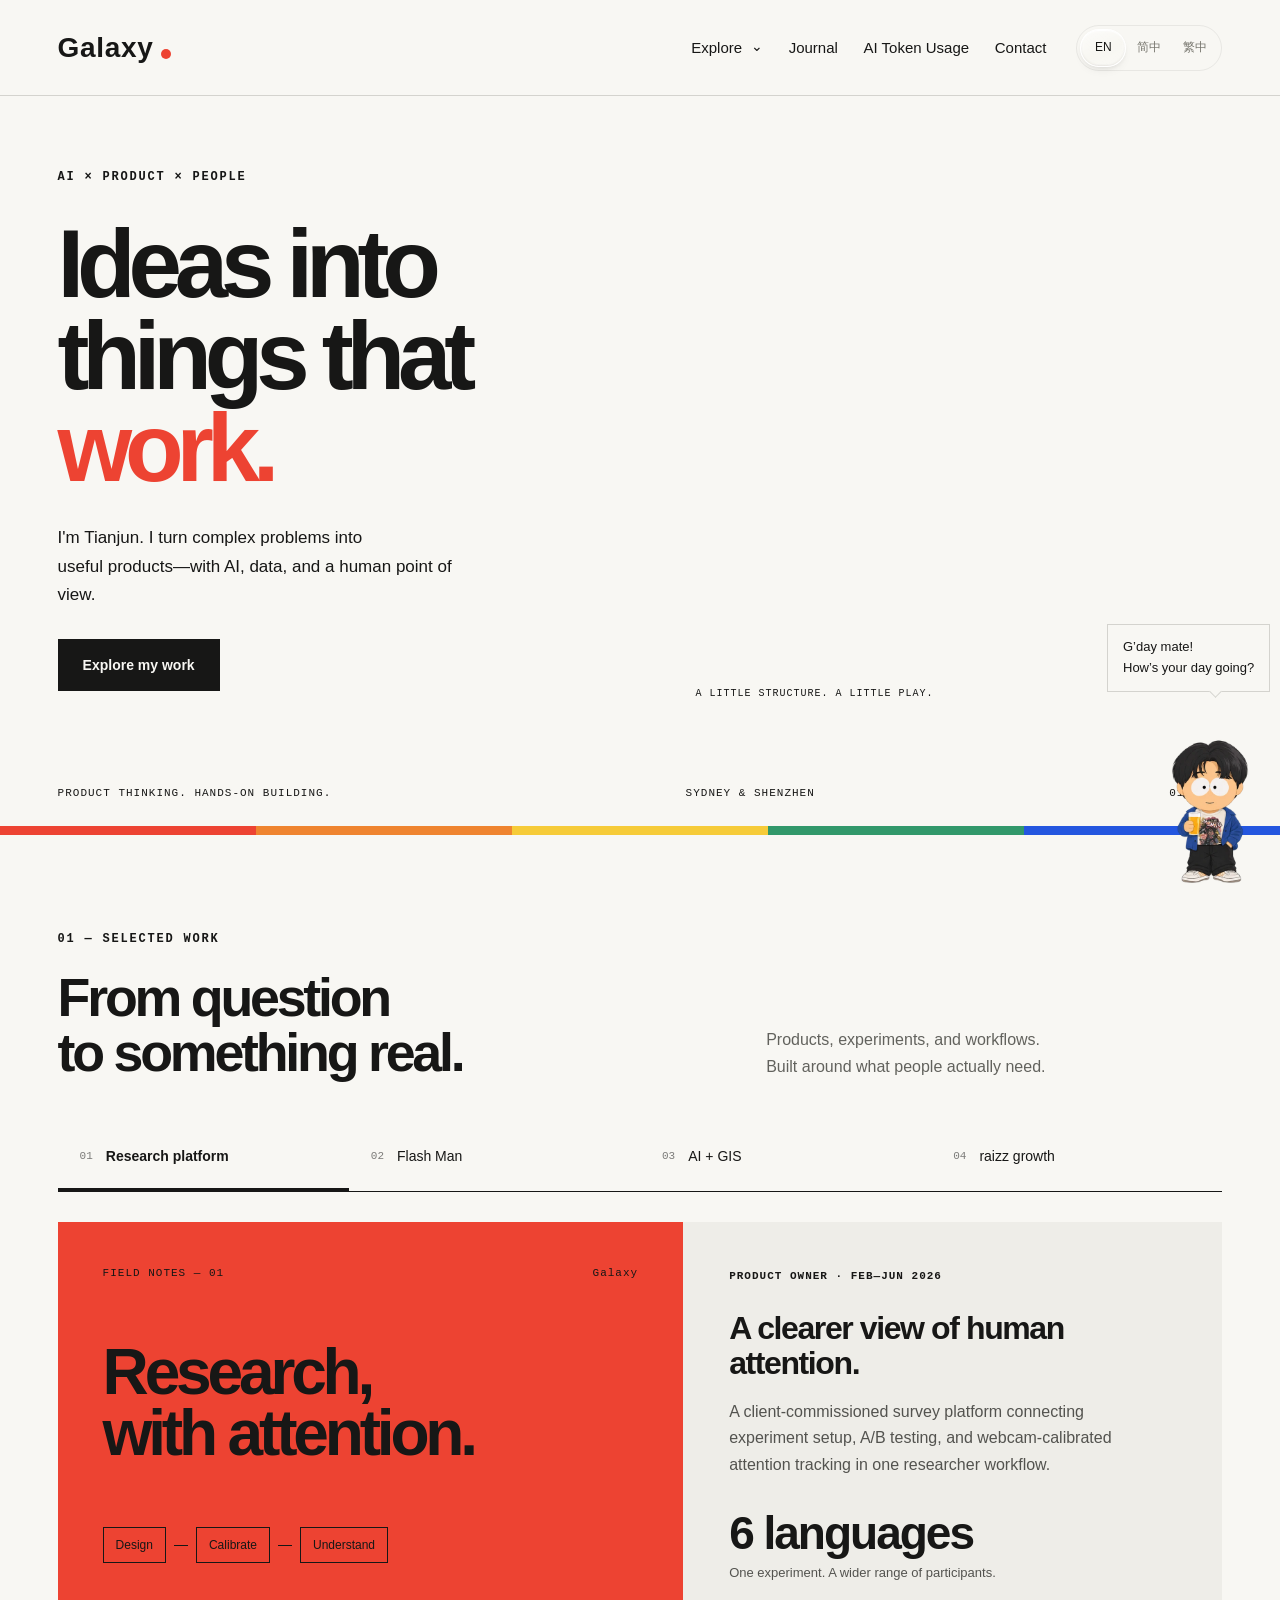
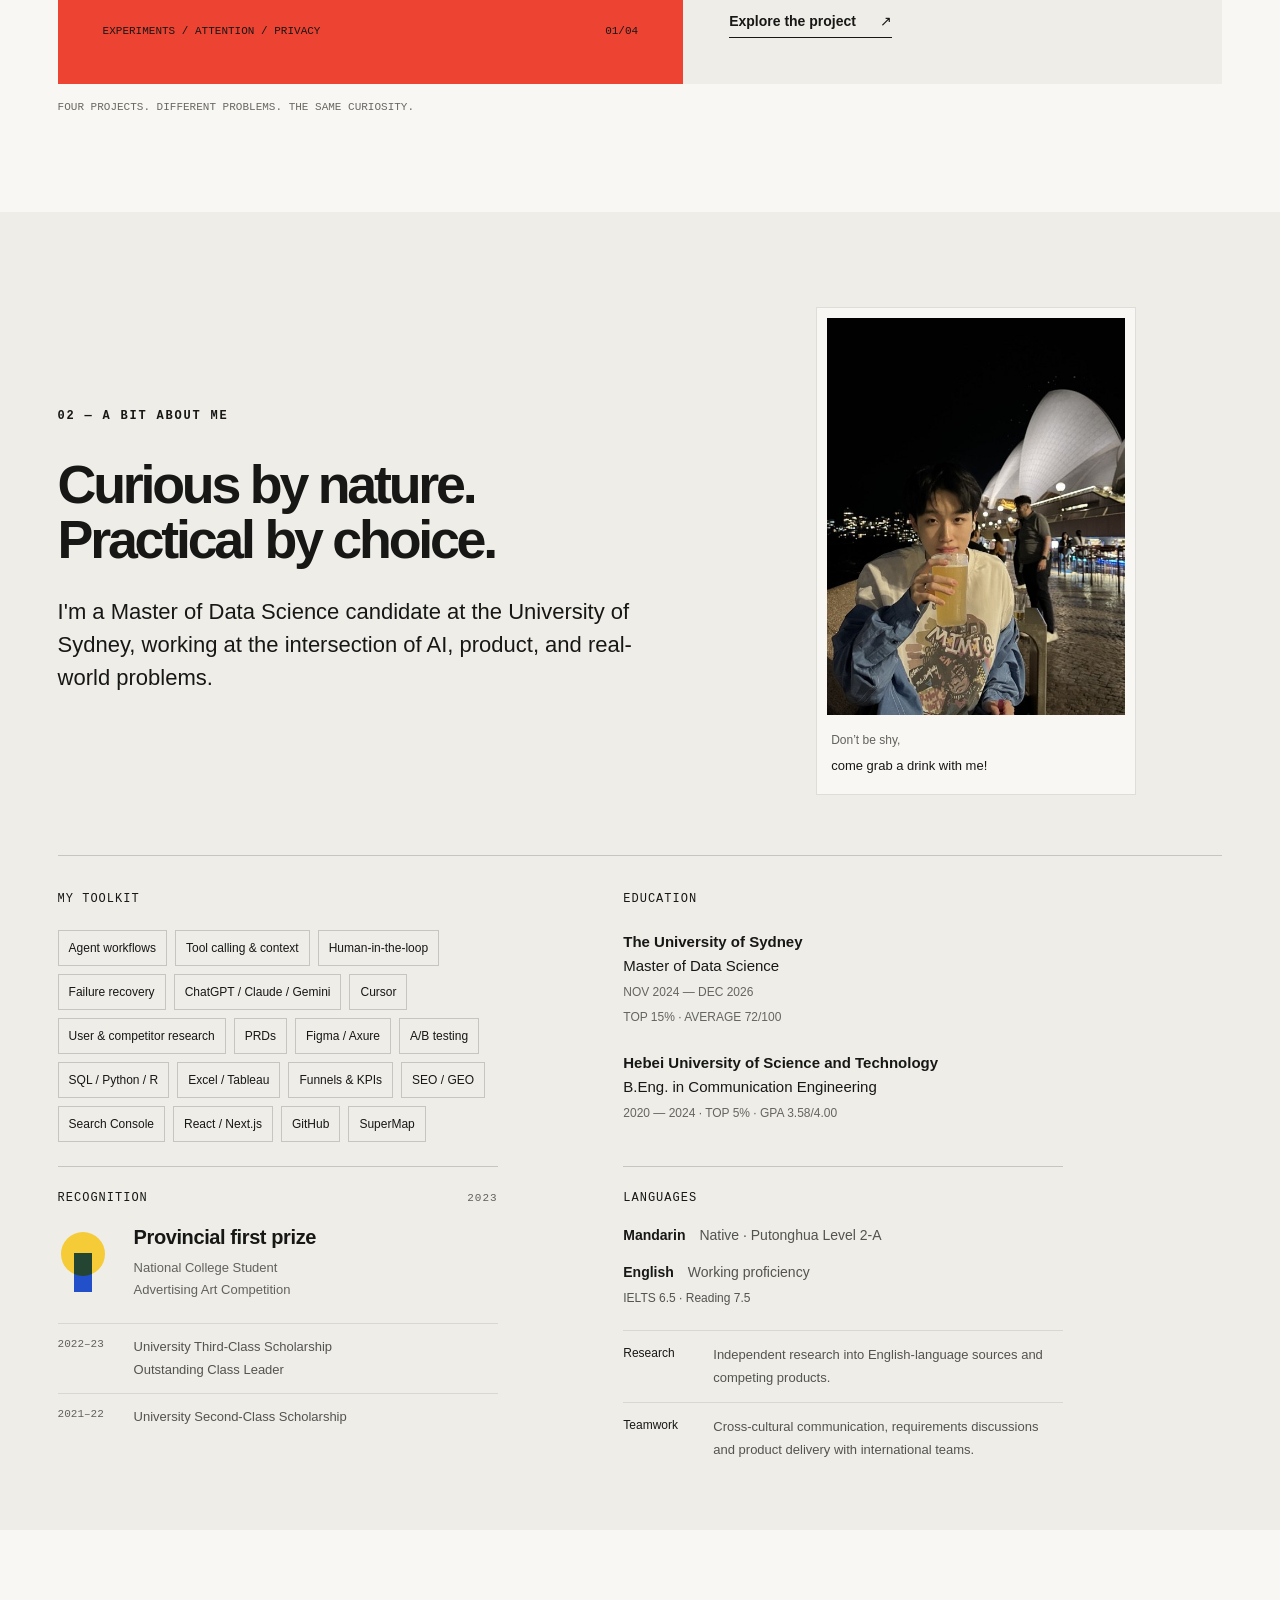
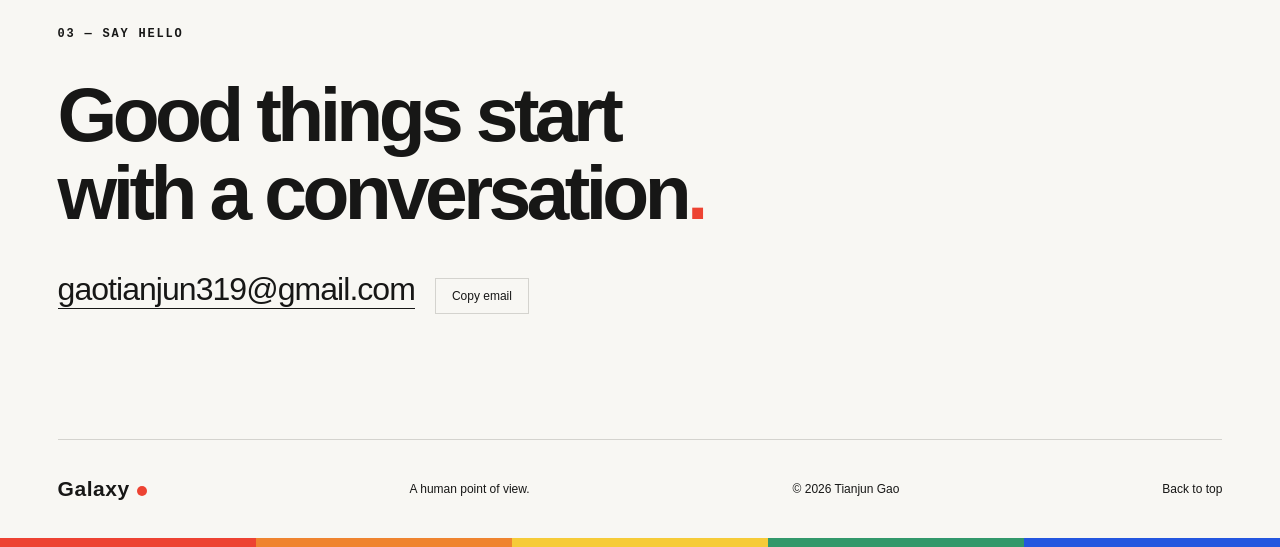
==== index.html @ e9c2cd95 "Invite visitors to a seated guitar performance with supplied audio" ====
<!doctype html>
<html lang="en">
<head>
<meta charset="UTF-8"><meta name="viewport" content="width=device-width, initial-scale=1">
<meta name="application-name" content="Galaxy"><meta property="og:site_name" content="Galaxy">
<title>Galaxy — Ideas into things that work</title>
<meta name="description" content="Galaxy is the personal website of Tianjun Gao, building AI-powered products and workflows. Explore selected work in agent systems, research platforms, growth and GIS.">
<link rel="icon" type="image/svg+xml" href="data:image/svg+xml,%3Csvg xmlns='http://www.w3.org/2000/svg' viewBox='0 0 64 64'%3E%3Crect width='64' height='64' fill='%23f7f6f2'/%3E%3Ccircle cx='32' cy='32' r='23' fill='%23ef402f'/%3E%3Cpath d='M32 9v46h23V9' fill='%23161616'/%3E%3C/svg%3E">
<link rel="stylesheet" href="style.css?v=6f092543e8e5">
<link rel="stylesheet" href="pet.css?v=651a02dda43a">
</head>
<body>
<a class="skip" href="#work">Skip to work</a>
<header><a class="wordmark brand-wordmark" lang="en" href="#" aria-label="Galaxy home">Galaxy<span class="logo-dot"></span></a><nav aria-label="Main navigation"><details class="site-explore"><summary>Explore</summary><div class="explore-menu"><a data-project-nav="attention" href="/tianjun-portfolio/projects/cs14-attention-platform/">Attention research platform</a><a data-project-nav="flash" href="/tianjun-portfolio/projects/flash-man/">Flash Man</a><a data-project-nav="deyan" href="/tianjun-portfolio/projects/deyan-gis-internship/">AI + GIS internship</a><a data-project-nav="raizz" href="/tianjun-portfolio/projects/raizz-growth/">raizz internship</a></div></details><a href="/tianjun-portfolio/blog/">Journal</a><a href="/tianjun-portfolio/ai-usage/" class="usage-link">AI Token Usage</a><a href="#contact">Contact</a></nav><div class="language-switch" role="group" aria-label="Language / 語言"><button type="button" data-language="en" aria-pressed="true" lang="en">EN</button><span aria-hidden="true">/</span><button type="button" data-language="zh-CN" aria-pressed="false" lang="zh-Hans">简中</button><span aria-hidden="true">/</span><button type="button" data-language="zh" aria-pressed="false" lang="zh-Hant">繁中</button></div></header>
<main>
<section class="hero" aria-labelledby="hero-title">
<div class="hero-copy"><p class="eyebrow">AI × PRODUCT × PEOPLE</p><h1 id="hero-title">Ideas into<br>things that<br><span>work.</span></h1><p class="intro">I'm Tianjun. I turn complex problems into<br class="desktop"> useful products—with AI, data, and a human point of view.</p><a class="button dark" href="#work">Explore my work</a></div>
<div class="composition-wrap">
  <button class="composition" type="button" aria-label="Remix the geometric composition">
    <span class="geo cell-a" aria-hidden="true"><i></i></span>
    <span class="geo cell-b" aria-hidden="true"><i></i></span>
    <span class="geo cell-c" aria-hidden="true"><i></i></span>
    <span class="geo cell-d" aria-hidden="true"><i></i></span>
  </button>
  <div class="composition-caption"><span>A LITTLE STRUCTURE. A LITTLE PLAY.</span></div>
  <span id="composition-status" class="sr-only" role="status"></span>
</div>
<div class="hero-bottom"><span>PRODUCT THINKING. HANDS-ON BUILDING.</span><span>SYDNEY & SHENZHEN</span><span class="index-mark">01 / 04</span></div>
</section>
<div class="color-bar" aria-hidden="true"><i></i><i></i><i></i><i></i><i></i></div>
<section class="work section" id="work"><div class="section-heading"><p class="eyebrow">01 — SELECTED WORK</p><h2>From question<br>to something real.</h2><p>Products, experiments, and workflows.<br>Built around what people actually need.</p></div><div id="project-content"></div></section>
<section id="about" class="section about"><div class="about-opening"><div class="about-copy"><p class="eyebrow">02 — A BIT ABOUT ME</p><h2>Curious by nature.<br>Practical by choice.</h2><p class="about-intro">I'm a Master of Data Science candidate at the University of Sydney, working at the intersection of AI, product, and real-world problems.</p></div><figure class="about-photo"><img src="assets/photos/tianjun-sydney.jpg" srcset="assets/photos/tianjun-sydney-small.jpg 540w, assets/photos/tianjun-sydney.jpg 900w" sizes="(max-width: 760px) 280px, 320px" width="900" height="1200" loading="lazy" decoding="async" alt="Tianjun by the Sydney Opera House at night"><figcaption><span class="photo-label">Don’t be shy,</span><span class="photo-caption">come grab a drink with me!</span></figcaption></figure></div><div id="about-content"></div></section>
<section id="contact" class="section contact"><p class="eyebrow">03 — SAY HELLO</p><h2>Good things start<br>with a conversation<span>.</span></h2><a class="email" href="mailto:gaotianjun319@gmail.com">gaotianjun319@gmail.com</a><button id="copy-email" type="button">Copy email</button><span id="copy-status" role="status"></span></section>
</main><footer><a class="wordmark brand-wordmark" lang="en" href="#">Galaxy<span class="logo-dot"></span></a><p>A human point of view.</p><span>© 2026 Tianjun Gao</span><a href="#">Back to top</a></footer><div class="color-bar" aria-hidden="true"><i></i><i></i><i></i><i></i><i></i></div>
<script src="locale.js?v=5515fde6aac1"></script>
<script src="app.js?v=bdf180812fb8"></script>
<script src="header.js?v=e4e836d468a0"></script><script src="pet.js?v=10dcb9b70b74"></script></body></html>
---- style.css ----
:root{--paper:#f8f7f3;--ink:#171716;--red:#ed4332;--blue:#2456df;--yellow:#f6cb38;--green:#32986a;--line:#d4d3ce;font-family:Arial,Helvetica,sans-serif;color:var(--ink);background:var(--paper);font-synthesis:none}*{box-sizing:border-box}html{scroll-behavior:smooth;scroll-padding-top:100px}body{margin:0}a{color:inherit;text-decoration:none}button,a{-webkit-tap-highlight-color:transparent}button{font:inherit;cursor:pointer;color:inherit}button:focus-visible,a:focus-visible,summary:focus-visible{outline:3px solid var(--blue);outline-offset:6px}button:disabled{cursor:default}.skip{position:fixed;top:-60px;left:20px;background:var(--yellow);padding:15px;z-index:20}.skip:focus{top:10px}header{height:96px;padding:0 4.5%;display:flex;align-items:center;justify-content:space-between;border-bottom:1px solid var(--line);background:var(--paper);position:relative;z-index:5}.wordmark{font-weight:800;font-size:29px;letter-spacing:-1.8px;display:inline-flex;align-items:center;gap:8px}.logo-dot{display:inline-block;background:var(--red);width:13px;height:13px;border-radius:50%;align-self:flex-end;margin-bottom:5px}nav{display:flex;gap:38px;align-items:center;font-size:15px}nav a{position:relative}nav a:after{content:'';position:absolute;left:0;right:100%;bottom:-7px;height:2px;background:var(--red);transition:right .2s}nav a:hover:after{right:0}.resume-link{margin-left:20px}.tiny{font:10px monospace;border:1px solid var(--line);padding:3px;margin-left:6px}.hero{padding:72px 4.5% 0;display:grid;grid-template-columns:1.1fr 1fr;gap:24px 5%;max-width:1800px;margin:auto}.eyebrow{font:12px/1.5 'Courier New',monospace;letter-spacing:1.8px;font-weight:600;margin:0 0 32px}h1{font-size:clamp(68px,7.5vw,116px);letter-spacing:-.075em;line-height:.96;font-weight:700;margin:0}h1 span{color:var(--red)}.intro{font-size:17px;line-height:1.65;max-width:420px;margin:30px 0}.button{display:inline-flex;padding:17px 24px;border:1px solid var(--ink);font-size:14px;font-weight:600;align-items:center;justify-content:center;transition:background .2s,color .2s,transform .2s}.button:hover{transform:translateY(-3px)}.dark{color:var(--paper);background:var(--ink)}.dark:hover{background:var(--blue);border-color:var(--blue)}.composition-wrap{padding-top:8px;align-self:center}.composition{aspect-ratio:1.08;display:grid;grid-template-columns:1fr 1fr;grid-template-rows:1fr 1fr;gap:10px;transition:transform .45s cubic-bezier(.2,.8,.2,1)}
/* Keep the original three compositions; make the artwork itself the button. */
.composition{width:100%;padding:0;border:0;background:transparent;appearance:none;text-align:initial;color:inherit;touch-action:manipulation}
.composition:focus-visible{outline:3px solid var(--ink);outline-offset:8px}
.geo{position:relative;overflow:hidden;transition:transform .5s,background .5s}.cell-a{background:var(--red);border-radius:50% 50% 0 0}.cell-a i{position:absolute;width:46%;height:46%;background:var(--paper);border-radius:50%;bottom:-23%;left:27%}.cell-b{background:var(--yellow)}.cell-b i{display:block;width:100%;height:100%;background:var(--ink);border-radius:50%}.cell-c{background:var(--blue);border-radius:50%;display:grid;place-items:center}.cell-c i{width:42%;height:42%;border-radius:50%;background:var(--paper)}.cell-d{background:repeating-linear-gradient(0deg,var(--ink),var(--ink) 17%,transparent 17%,transparent 25%)}.composition[data-remix="1"] .cell-a{transform:rotate(180deg);background:var(--blue)}.composition[data-remix="1"] .cell-b{transform:rotate(90deg);background:var(--red)}.composition[data-remix="1"] .cell-c{background:var(--yellow);transform:scale(.85)}.composition[data-remix="1"] .cell-d{transform:rotate(90deg)}.composition[data-remix="2"] .cell-a{transform:rotate(90deg);background:var(--yellow)}.composition[data-remix="2"] .cell-b{transform:scale(.85);background:var(--blue)}.composition[data-remix="2"] .cell-c{background:var(--red)}.composition[data-remix="2"] .cell-d{transform:rotate(180deg)}.composition-caption{display:flex;align-items:center;justify-content:space-between;margin-top:22px;gap:10px}.composition-caption>span{font:10px/1.5 monospace;letter-spacing:1px}.hero-bottom{grid-column:1/-1;display:flex;justify-content:space-between;font:11px/1.5 monospace;letter-spacing:1px;padding:45px 0 25px;margin-top:15px}.color-bar{height:9px;display:flex}.color-bar i{flex:1;background:var(--red)}.color-bar i:nth-child(2){background:#ef842f}.color-bar i:nth-child(3){background:var(--yellow)}.color-bar i:nth-child(4){background:var(--green)}.color-bar i:nth-child(5){background:var(--blue)}.section{padding:95px 4.5%;scroll-margin-top:10px}h2{font-size:clamp(42px,4.2vw,65px);line-height:1.02;letter-spacing:-.06em;margin:0}.section-heading{display:grid;grid-template-columns:1.4fr 1fr;gap:0 6%;margin-bottom:44px}.section-heading .eyebrow{grid-column:1/-1;margin-bottom:22px}.section-heading>p:last-child{align-self:end;font-size:16px;line-height:1.65;color:#62625d;margin:0}.about{background:#eeede8}.about-intro{font-size:22px;line-height:1.5;max-width:720px;margin:30px 0 50px}.contact h2{font-size:clamp(44px,6vw,88px);max-width:1000px}.contact h2 span{color:var(--red)}.email{display:inline-block;font-size:clamp(18px,2.5vw,32px);letter-spacing:-.03em;border-bottom:1px solid;margin:40px 20px 15px 0}.contact button{background:none;border:1px solid var(--line);padding:10px 16px;font-size:12px}.contact button:hover{background:var(--yellow)}#copy-status{font-size:13px;display:block;min-height:20px}footer{margin:0 4.5%;padding:30px 0;border-top:1px solid var(--line);display:flex;gap:30px;align-items:center;justify-content:space-between}footer p,footer span,footer>a:last-child{font-size:12px}footer .logo-dot{width:10px;height:10px}footer .wordmark{font-size:23px}.sr-only{position:absolute;width:1px;height:1px;padding:0;margin:-1px;overflow:hidden;clip:rect(0,0,0,0);white-space:nowrap;border:0}@media(min-width:1600px){.section{padding-left:max(4.5%,calc((100vw - 1640px)/2));padding-right:max(4.5%,calc((100vw - 1640px)/2))}}@media(max-width:760px){header{height:80px;padding:0 6%}.wordmark{font-size:24px}nav{gap:20px;font-size:14px}.resume-link{display:none}.hero{padding:48px 6% 0;grid-template-columns:1fr;gap:42px}h1{font-size:clamp(66px,14vw,100px)}.eyebrow{font-size:11px;margin-bottom:26px}.intro{font-size:16px;margin:25px 0}.composition-wrap{width:100%;max-width:540px;padding:0}.composition{aspect-ratio:1.25;gap:8px}.hero-bottom{margin:0;padding:0 0 24px;gap:20px;font-size:9px}.index-mark{display:none}.section{padding:64px 6%}.section-heading{grid-template-columns:1fr;gap:22px}.section-heading .eyebrow{margin:0}.section-heading>p:last-child{font-size:15px}.about-intro{font-size:19px}footer{margin:0 6%;gap:25px;flex-wrap:wrap;padding:28px 0}footer p{display:none}footer>span{margin-left:auto}footer>a:last-child{width:100%}.desktop{display:none}}@media(prefers-reduced-motion:reduce){html{scroll-behavior:auto}*,*:before,*:after{transition:none!important;animation:none!important}}
.project-tabs{display:grid;grid-template-columns:repeat(4,minmax(0,1fr));gap:0;border-bottom:1px solid var(--ink);margin-bottom:30px}
.project-tabs button{--tab-color:var(--red);--tab-ink:var(--ink);display:flex;align-items:center;gap:13px;min-height:68px;min-width:0;background:transparent;color:var(--ink);border:0;border-bottom:4px solid transparent;margin-bottom:-1px;padding:17px 22px;font-size:14px;line-height:1.35;font-weight:400;text-align:left;cursor:pointer;transition:background .2s,color .2s}
.project-tabs button[data-project="1"]{--tab-color:var(--yellow)}
.project-tabs button[data-project="2"]{--tab-color:var(--blue);--tab-ink:var(--paper)}
.project-tabs button[data-project="3"]{--tab-color:var(--green)}
.project-tabs button span{font:11px monospace;flex-shrink:0;opacity:.55}
.project-tabs button[aria-selected="true"]{border-bottom-color:var(--ink);font-weight:700}
@media(hover:hover){.project-tabs button:hover{background:var(--tab-color);color:var(--tab-ink)}}
.project-tabs button:focus-visible,.project-tabs button:active{background:var(--tab-color);color:var(--tab-ink)}
.project-panel{display:grid;grid-template-columns:1.16fr 1fr;min-height:450px;background:#eeede8}.project-visual{position:relative;background:var(--red);padding:45px;display:flex;flex-direction:column;justify-content:space-between;overflow:hidden}.visual-top{display:flex;justify-content:space-between;font:11px monospace;letter-spacing:1px}.visual-title{font-size:clamp(48px,5vw,76px);line-height:.96;letter-spacing:-.065em;font-weight:700;max-width:440px;margin:35px 0}.visual-bottom{font:11px/1.5 monospace;display:flex;justify-content:space-between;gap:10px;margin-top:32px}.mini-flow{display:flex;gap:8px;align-items:center;flex-wrap:wrap}.mini-flow span{border:1px solid currentColor;padding:10px 12px;font-size:12px}.mini-flow b{width:14px;height:1px;background:currentColor}.project-info{padding:46px;display:flex;flex-direction:column;align-items:flex-start}.project-info .eyebrow{font-size:11px;letter-spacing:1px;margin-bottom:26px}h3{font-size:32px;line-height:1.1;letter-spacing:-1.4px;margin:0 0 18px}.project-description{font-size:16px;line-height:1.65;color:#53534f;margin:0 0 28px;max-width:420px}.project-stat{font-size:46px;font-weight:600;letter-spacing:-2px;margin-top:auto}.stat-label{font-size:13px;color:#53534f;margin:5px 0 25px}.text-button{background:none;border:0;border-bottom:1px solid;padding:8px 0;font-size:14px;font-weight:bold}.text-button:hover{color:var(--blue)}.project-footnote{margin:15px 0 0;color:#696962;font:11px/1.6 monospace}.about-grid{display:grid;grid-template-columns:1fr 1.3fr;gap:9%;border-top:1px solid #c6c5bf;padding-top:36px}.small-title{font:12px monospace;letter-spacing:1px;margin:0 0 28px}.skill-list{display:flex;flex-wrap:wrap;gap:9px;max-width:340px;margin-bottom:38px}.skill-list span{border:1px solid #c6c5bf;padding:9px 12px;font-size:13px}.education{font-size:15px;line-height:1.65}.education strong{display:block}.education p{margin:0 0 22px}.education span{font-size:12px;color:#65655f}.experience details{border-bottom:1px solid #c6c5bf}.experience summary{list-style:none;cursor:pointer;padding:21px 25px 21px 0;position:relative}.experience summary::-webkit-details-marker{display:none}.experience summary:after{content:'+';position:absolute;right:0;top:25px;font-size:24px;font-weight:400}.experience details[open] summary:after{content:'−'}.experience summary .date{display:block;font:11px monospace;color:#65655f;margin-bottom:9px}.experience summary strong{font-size:20px;letter-spacing:-.6px;display:block}.experience summary .role{display:block;margin-top:7px;font-size:13px}.experience details p{font-size:15px;line-height:1.65;color:#53534f;padding:0 25px 10px 0}.about-note{font-size:14px;line-height:1.7;border-top:1px solid #c6c5bf;padding-top:24px;max-width:340px}dialog{padding:0;border:0;background:var(--paper);color:var(--ink);width:min(900px,calc(100% - 32px));max-height:90dvh;overscroll-behavior:contain}dialog::backdrop{background:#111a;backdrop-filter:blur(4px)}.modal-header{display:flex;justify-content:space-between;align-items:center;padding:20px 36px;border-bottom:1px solid var(--line);position:sticky;top:0;background:var(--paper);z-index:2}.modal-header span{font:12px monospace;letter-spacing:1px}.modal-header button{border:1px solid var(--line);background:transparent;padding:8px 12px}.modal-body{padding:40px}.modal-body h2{font-size:48px;margin-bottom:20px}.modal-meta{font:12px/1.6 monospace;color:#676761;margin:0 0 30px}.modal-body h3{font-size:22px;letter-spacing:-.5px;margin-top:30px}.modal-body p,.modal-body li{font-size:16px;line-height:1.75;color:#494943}.modal-body li{padding-left:5px;margin-bottom:8px}.modal-result{padding:24px;background:var(--yellow);margin-top:32px}.modal-result strong{font-size:32px;letter-spacing:-1px;display:block;margin-bottom:10px}.modal-result p{margin:0;color:var(--ink)}@media(max-width:760px){.project-tabs{grid-template-columns:1fr 1fr;gap:0}.project-tabs button{font-size:14px;min-height:64px;padding:14px 12px;gap:9px}.project-tabs button span{margin-right:0}.project-panel{grid-template-columns:1fr}.project-visual{padding:30px;min-height:330px}.visual-title{font-size:58px;margin:35px 0}.project-info{padding:30px}.project-info h3{font-size:30px}.project-stat{margin-top:5px}.about-grid{grid-template-columns:1fr;gap:40px}.skill-list,.about-note{max-width:none}.modal-header{padding:15px 20px}.modal-body{padding:25px}.modal-body h2{font-size:37px}.mini-flow span{font-size:11px;padding:8px}.mini-flow b{width:9px}}



/* Shared controls, with a separately composed Traditional Chinese edition. */
header{display:grid;grid-template-columns:auto 1fr auto;gap:30px}header nav{justify-self:end}
.language-switch{display:flex;align-items:center;gap:8px;white-space:nowrap;font-size:13px}.language-switch>span{color:#aaa9a3}.language-switch button{border:0;border-bottom:2px solid transparent;background:none;padding:9px 2px;color:#75756d;font-size:13px;line-height:1.2}.language-switch button[aria-pressed="true"]{color:var(--ink);border-bottom-color:var(--ink);font-weight:700}.language-switch button:hover{color:var(--ink)}
.action-arrow{display:inline-block;margin-left:24px;transition:transform .2s}.button:hover .action-arrow,.text-button:hover .action-arrow{transform:translate(3px,-3px)}
.composition{transition:transform .35s}.composition:active{transform:scale(.975)}
@media(hover:hover){.composition:hover{transform:translateY(-5px)}.experience summary:hover{padding-left:12px}.experience summary:hover:after{transform:rotate(90deg)}.experience details[open] summary:hover:after{transform:none}}
.experience summary{transition:padding .25s}.experience summary:after{transition:transform .25s}
.project-info>*{animation:project-enter .35s ease-out both}.project-info .project-description{animation-delay:.04s}.project-info .project-stat{animation-delay:.08s}.project-visual .visual-title{animation:project-enter .4s ease-out}
@keyframes project-enter{from{opacity:0;transform:translateY(10px)}to{opacity:1;transform:translateY(0)}}
html:lang(zh){font-family:"PingFang TC","Noto Sans CJK TC","Microsoft JhengHei",system-ui,sans-serif}
html:lang(zh) .wordmark{font-size:25px;font-weight:700;letter-spacing:.12em;gap:5px}
html:lang(zh) header nav{gap:36px;font-size:14px;letter-spacing:.12em}
html:lang(zh) .hero{grid-template-columns:1fr 1fr;gap:26px 7%;padding-top:80px}
html:lang(zh) .hero-copy{align-self:center;padding-bottom:8px}
html:lang(zh) .eyebrow,html:lang(zh) .small-title{font-family:inherit;font-size:12px;letter-spacing:.16em;font-weight:500}
html:lang(zh) h1{font-size:clamp(54px,5.5vw,92px);font-weight:800;line-height:1.3;letter-spacing:-.045em;white-space:nowrap}
html:lang(zh) .intro{font-size:16px;line-height:1.95;letter-spacing:.025em;margin:28px 0 30px;max-width:28em}
html:lang(zh) .button{font-size:13px;letter-spacing:.12em;padding:16px 23px}
html:lang(zh) .composition-caption>span,html:lang(zh) .hero-bottom{font-family:inherit;font-size:11px;letter-spacing:.12em}
html:lang(zh) .hero-bottom{padding-top:44px}
html:lang(zh) h2{font-size:clamp(38px,3.8vw,60px);font-weight:700;line-height:1.35;letter-spacing:-.035em}
html:lang(zh) .section-heading{grid-template-columns:1fr 1fr;gap:0 7%;align-items:end}
html:lang(zh) .section-heading>p:last-child{font-size:14px;line-height:1.95;padding-bottom:7px;letter-spacing:.04em}
html:lang(zh) .project-tabs button{font-size:15px;letter-spacing:.08em;padding:18px 22px}
html:lang(zh) .project-panel{grid-template-columns:1fr 1fr;min-height:470px}
html:lang(zh) .project-visual{padding:38px 40px}
html:lang(zh) .visual-top,html:lang(zh) .visual-bottom{font-family:inherit;font-size:11px;letter-spacing:.12em}
html:lang(zh) .visual-title{font-size:clamp(40px,4.4vw,68px);line-height:1.3;letter-spacing:-.04em;font-weight:750;max-width:none;margin:35px 0}
html:lang(zh) .mini-flow{gap:10px}html:lang(zh) .mini-flow span{font-size:12px;letter-spacing:.04em;padding:9px 11px}
html:lang(zh) .project-info{padding:40px;justify-content:flex-start}
html:lang(zh) .project-info .eyebrow{font-size:11px;letter-spacing:.08em;margin-bottom:23px}
html:lang(zh) .project-info h3{font-size:24px;letter-spacing:0;line-height:1.5;font-weight:600;margin-bottom:14px}
html:lang(zh) .project-description{font-size:15px;line-height:1.85;max-width:28em;margin-bottom:26px}
html:lang(zh) .project-stat{font-family:Arial,sans-serif;font-size:56px;line-height:1.1;letter-spacing:-2px;display:flex;gap:14px;align-items:baseline;flex-wrap:wrap}
html:lang(zh) .stat-unit{font-family:"PingFang TC","Microsoft JhengHei",system-ui,sans-serif;font-size:13px;letter-spacing:.08em;font-weight:400}
html:lang(zh) .stat-label{font-size:12px;line-height:1.8;margin-top:12px}
html:lang(zh) .text-button{font-size:13px;letter-spacing:.08em;font-weight:500}
html:lang(zh) .project-footnote{font-family:inherit;font-size:11px;letter-spacing:.12em;margin-top:18px}
html:lang(zh) .about-intro{font-size:18px;line-height:1.95;max-width:34em;margin:28px 0 48px}
html:lang(zh) .about-grid{grid-template-columns:1fr 1fr;gap:7%}
html:lang(zh) .skill-list{gap:8px;max-width:380px}
html:lang(zh) .skill-list span{font-size:12px;padding:9px 13px;letter-spacing:.04em}
html:lang(zh) .education{line-height:1.9}
html:lang(zh) .education strong{font-weight:600;margin-bottom:4px}
html:lang(zh) .experience summary strong{font-size:20px;letter-spacing:0;line-height:1.45;font-weight:600}
html:lang(zh) .experience summary .date{font-family:inherit;font-size:11px;letter-spacing:.06em}
html:lang(zh) .experience summary .role{font-size:12px;letter-spacing:.04em}
html:lang(zh) .experience details p,html:lang(zh) .about-note{font-size:14px;line-height:1.9}
html:lang(zh) .contact h2{font-size:clamp(42px,5.2vw,80px);line-height:1.35}
html:lang(zh) .email{font-family:Arial,sans-serif}
html:lang(zh) .modal-header span,html:lang(zh) .modal-meta{font-family:inherit;font-size:12px;letter-spacing:.05em}
html:lang(zh) .modal-body h2{font-size:32px;letter-spacing:0;line-height:1.5}
html:lang(zh) .modal-body h3{font-size:19px;letter-spacing:.02em}
html:lang(zh) .modal-body p,html:lang(zh) .modal-body li{font-size:15px;line-height:1.95}
html:lang(zh) .modal-result strong{font-size:24px;letter-spacing:0;line-height:1.5}
@media(max-width:1000px) and (min-width:761px){header{gap:20px}header nav,html:lang(zh) header nav{gap:20px}.resume-link{margin-left:0}html:lang(zh) h1{font-size:5.2vw}html:lang(zh) .project-info,html:lang(zh) .project-visual{padding:28px}html:lang(zh) .mini-flow{gap:5px}html:lang(zh) .mini-flow span{padding:7px;font-size:11px}}
@media(max-width:760px){header{height:auto;grid-template-columns:1fr auto;padding:18px 6% 14px;gap:18px 20px}header nav{grid-column:1/-1;grid-row:2;justify-self:stretch;justify-content:space-between;gap:16px;font-size:14px}.language-switch{grid-column:2;grid-row:1}.resume-link{display:inline;margin-left:0}.tiny{display:none}html:lang(zh) .wordmark{font-size:22px}html:lang(zh) header nav{gap:16px}html:lang(zh) .hero{padding-top:42px;grid-template-columns:1fr;gap:34px}html:lang(zh) h1{font-size:clamp(45px,11.8vw,80px);line-height:1.3}html:lang(zh) .hero-copy .eyebrow{margin-bottom:22px;font-size:11px}html:lang(zh) .intro{font-size:14px;margin:22px 0 24px}html:lang(zh) .hero-bottom{padding:0 0 24px;font-size:10px;gap:14px}html:lang(zh) .composition-caption{margin-top:15px}html:lang(zh) .section-heading{grid-template-columns:1fr;gap:20px}html:lang(zh) .section-heading>p:last-child{padding:0}html:lang(zh) .project-tabs button{font-size:14px;padding:14px 12px;gap:10px}html:lang(zh) .project-panel,html:lang(zh) .about-grid{grid-template-columns:1fr}html:lang(zh) .project-visual{min-height:330px;padding:28px}html:lang(zh) .visual-title{font-size:clamp(40px,11vw,64px);margin:30px 0}html:lang(zh) .project-info{padding:30px 28px}html:lang(zh) .project-info h3{font-size:22px}html:lang(zh) .project-stat{font-size:50px;margin-top:0}html:lang(zh) .about-intro{font-size:16px;max-width:32em}html:lang(zh) .modal-body h2{font-size:26px}html:lang(zh) .modal-result strong{font-size:22px}html:lang(zh) .modal-header span{font-size:10px}html:lang(zh) .contact h2{font-size:clamp(36px,9.5vw,60px)}}
@media(max-width:760px){html:lang(zh) .mini-flow{gap:6px;flex-wrap:nowrap}html:lang(zh) .mini-flow span{flex:1;white-space:nowrap;text-align:center;font-size:11px;padding:9px 5px}html:lang(zh) .mini-flow b{width:8px;flex-shrink:0}}

/* Galaxy stays a Latin wordmark in both language editions. */
.wordmark.brand-wordmark,html:lang(zh) .wordmark.brand-wordmark{font-family:Arial,Helvetica,sans-serif;font-size:28px;font-weight:800;letter-spacing:.025em;gap:7px;white-space:nowrap}
.wordmark.brand-wordmark .logo-dot{width:10px;height:10px;margin-bottom:5px}
footer .wordmark.brand-wordmark,html:lang(zh) footer .wordmark.brand-wordmark{font-size:21px}
@media(max-width:760px){header .wordmark.brand-wordmark,html:lang(zh) header .wordmark.brand-wordmark{font-size:24px}}

/* Simplified Chinese uses the same deliberate Chinese layout, with matching glyphs. */
html:lang(zh-Hans){font-family:"PingFang SC","Noto Sans CJK SC","Microsoft YaHei",system-ui,sans-serif}
html:lang(zh-Hans) .stat-unit{font-family:"PingFang SC","Microsoft YaHei",system-ui,sans-serif}
@media(min-width:761px) and (max-width:1100px){header{gap:18px}header nav,html:lang(zh) header nav{gap:20px}.resume-link{margin-left:0}}

/* Shared six-link navigation, including AI Usage. */
header nav,html:lang(zh) header nav{gap:clamp(14px,2vw,30px)}
header nav a{white-space:nowrap}header nav a[aria-current="page"]{font-weight:700}
@media(max-width:1000px) and (min-width:761px){header{gap:16px;padding-left:3%;padding-right:3%}header nav,html:lang(zh) header nav{gap:14px;font-size:13px}header .resume-link{margin-left:0}}
@media(max-width:760px){header nav,html:lang(zh) header nav{gap:8px;font-size:12px;letter-spacing:0}header nav{flex-wrap:wrap;row-gap:16px}header .resume-link{margin-left:0}}
/* One quiet entry point for Work, About and Journal. */
.site-explore{position:relative}.site-explore summary{display:flex;align-items:center;gap:9px;cursor:pointer;list-style:none;white-space:nowrap}.site-explore summary::-webkit-details-marker{display:none}.site-explore summary:after{content:'⌄';font:14px Arial;transform:translateY(-2px)}.site-explore[open] summary:after{transform:rotate(180deg) translateY(-2px)}.explore-menu{position:absolute;top:calc(100% + 18px);left:-20px;min-width:165px;display:flex;flex-direction:column;gap:0;padding:8px 0;background:var(--paper);border:1px solid var(--ink);box-shadow:4px 4px 0 var(--ink);z-index:10}.explore-menu a{display:block;padding:13px 20px}.explore-menu a:after{display:none}.explore-menu a:hover,.explore-menu a:focus-visible{background:var(--yellow);outline-offset:-3px}
@media(max-width:760px){header nav,html:lang(zh) header nav{font-size:13px;gap:10px}}

/* Project shortcuts share the Explore menu on every page. */
.explore-menu{width:290px;max-width:calc(100vw - 44px)}
.explore-menu a{white-space:normal;line-height:1.5}
.explore-menu a[aria-current="page"]{font-weight:700;background:#efeee8}
@media(max-width:760px){.explore-menu{left:0}}

/* The original compact toolkit, with language details kept beside education. */
#about .toolkit-groups .skill-list{max-width:440px;gap:8px;margin-bottom:0}
#about .toolkit-groups .skill-list span{padding:8px 10px;font-size:12px;line-height:1.5}
.about-languages{margin-top:30px;padding-top:24px;border-top:1px solid #c6c5bf;max-width:440px}
.about-languages .small-title{margin-bottom:18px}
.about-languages>p:not(.small-title){font-size:14px;line-height:1.8;margin:0 0 12px;color:#53534f}
.about-languages strong{font-weight:600;color:var(--ink);margin-right:10px}
.about-languages span{font-size:12px}
@media(max-width:760px){#about .toolkit-groups .skill-list,.about-languages{max-width:none}}

/* A small creative credential balances the lower half of About. */
.about-recognition{max-width:440px;margin-top:30px;padding-top:24px;border-top:1px solid #c6c5bf}
.about-recognition>.small-title{display:flex;justify-content:space-between;align-items:center;margin-bottom:18px}
.about-recognition>.small-title span{font:11px monospace;letter-spacing:1px;color:#62625d}
.award-line{display:grid;grid-template-columns:56px 1fr;gap:20px;align-items:center}
.award-line h3{font-size:20px;line-height:1.4;letter-spacing:-.02em;margin:0 0 6px}
.award-line p{font-size:13px;line-height:1.7;color:#62625d;margin:0}
.award-mark{height:60px;position:relative}
.award-mark i{position:absolute;top:0;left:3px;width:44px;height:44px;background:var(--yellow);border-radius:50%}
.award-mark b{position:absolute;bottom:0;left:16px;width:18px;height:39px;background:var(--blue);mix-blend-mode:multiply}
@media(max-width:760px){.about-recognition{max-width:none}.award-line h3{font-size:19px}}

@media(min-width:761px){#about .about-grid{grid-template-rows:auto auto auto;row-gap:24px}#about .about-grid>div{display:grid;grid-template-rows:subgrid;grid-row:1/4;min-width:0}#about .about-grid>div:first-child{grid-column:1}#about .about-education{grid-column:2}#about .about-grid>div>.small-title{margin:0}#about .about-recognition,#about .about-languages{margin-top:0;width:100%;align-self:start}#about .education p:last-child{margin-bottom:0}}

.award-list{list-style:none;margin:22px 0 0;padding:0}
.award-list li{display:grid;grid-template-columns:64px 1fr;gap:12px;padding:11px 0;border-top:1px solid #d8d7d0}
.award-list li>span{font:11px/1.8 monospace;color:#62625d}
.award-list p{font-size:13px;line-height:1.8;margin:0;color:#53534f}

/* Give language credentials their real working context. */
.language-practice{list-style:none;margin:20px 0 0;padding:0}
.language-practice li{display:grid;grid-template-columns:76px minmax(0,1fr);gap:14px;border-top:1px solid #d8d7d0;padding:12px 0}
.about-languages .language-practice strong{font-size:12px;font-weight:500;line-height:1.8;margin:0}
.language-practice p{font-size:13px;line-height:1.8;color:#53534f;margin:0}
#about{padding-bottom:56px}
@media(max-width:760px){#about{padding-bottom:44px}.language-practice li{grid-template-columns:70px minmax(0,1fr);gap:12px}}

/* A single clear capsule, without the grey segmented-control tray. */
:is(.language-switch,.range-switch).glass-language{position:relative;isolation:isolate;gap:0;padding:3px;background:transparent;border:1px solid #17171612;border-radius:30px;box-shadow:none;touch-action:pan-y;user-select:none}
.glass-language>span{display:none}
:is(.language-switch,.range-switch).glass-language button{position:relative;z-index:1;flex:0 0 46px;width:46px;min-height:38px;padding:8px 0;border:0;border-radius:24px;background:transparent;font-size:12px;font-weight:500;letter-spacing:0;color:#77766e;transition:color .2s ease;touch-action:pan-y}
:is(.language-switch,.range-switch).glass-language button[aria-pressed="true"]{color:var(--ink);font-weight:500}
:is(.language-switch,.range-switch).glass-language button:hover{color:var(--ink)}
.glass-language:before{content:'';position:absolute;z-index:0;top:3px;bottom:3px;left:0;box-sizing:border-box;width:var(--lens-width,46px);transform:translate3d(var(--lens-x,3px),0,0) scale(var(--lens-sx,1),var(--lens-sy,1));border-radius:24px;background:linear-gradient(155deg,rgb(255 255 255 / var(--lens-clarity,.62)),#ffffff0a 55%,#ffffff52);border:1px solid #ffffffec;box-shadow:inset 0 1px 1px #fff,inset 0 -1px 2px #77736324,0 2px 4px #1717160b,0 5px 12px -6px #17171626;opacity:0;pointer-events:none;-webkit-backdrop-filter:blur(2px) saturate(1.15);backdrop-filter:blur(2px) saturate(1.15)}
.glass-language.has-lens:before{opacity:1}
.glass-language:after{content:'';position:absolute;inset:0;pointer-events:none;border-radius:inherit;background:radial-gradient(50px 30px at var(--light-x,-100px) 0,#ffffffa0,transparent);opacity:.6}
:is(.language-switch,.range-switch).glass-language button:focus-visible{outline:2px solid var(--blue);outline-offset:1px}
@media(pointer:coarse){:is(.language-switch,.range-switch).glass-language button{min-height:44px}}
@media(prefers-reduced-motion:reduce){:is(.language-switch,.range-switch).glass-language button{transition:none}.glass-language:after{display:none}}
@media(forced-colors:active){.glass-language:before,.glass-language:after{display:none}:is(.language-switch,.range-switch).glass-language button[aria-pressed="true"]{outline:2px solid Highlight;outline-offset:-3px}}

/* The range selector uses the same lens, with room for translated day labels. */
.range-switch.glass-language button{flex-basis:68px;width:68px;min-height:40px}
.range-switch.glass-language button:hover,.range-switch.glass-language button[aria-pressed="true"]{background:transparent;color:var(--ink)}
/* A floating menu with crisp, readable labels above the translucent surface. */
.glass-explore .explore-menu{padding:7px;background:rgb(248 247 243 / .94);border:1px solid #ffffffdb;border-radius:15px;box-shadow:inset 0 1px 0 #fff,0 0 0 1px #1717160c,0 12px 35px -12px #17171638;-webkit-backdrop-filter:blur(18px) saturate(1.12);backdrop-filter:blur(18px) saturate(1.12);transform-origin:24px 0;isolation:isolate}
.glass-explore .explore-menu a{position:relative;z-index:1;padding:13px 14px;border-radius:9px;background:transparent;transition:color .18s ease}
.glass-explore .explore-menu a:hover,.glass-explore .explore-menu a:focus-visible{background:transparent;color:var(--ink)}
.glass-explore .explore-menu a[aria-current="page"]{background:color-mix(in srgb,var(--project-accent) 12%,transparent);box-shadow:inset 3px 0 0 var(--project-accent)}
.glass-explore .explore-menu:before{content:'';position:absolute;left:7px;right:7px;top:0;height:var(--menu-h,44px);transform:translateY(var(--menu-y,7px));border:1px solid #fff9;border-radius:9px;background:linear-gradient(130deg,color-mix(in srgb,var(--menu-accent,#62625d) 38%,#ffffffb8),color-mix(in srgb,var(--menu-accent,#62625d) 26%,#ffffff50));box-shadow:inset 3px 0 0 var(--menu-accent,#62625d),inset 0 1px 0 #fffc,0 2px 5px #1717160d;opacity:0;pointer-events:none;transition:transform .23s cubic-bezier(.22,1,.36,1),height .23s ease,opacity .15s ease}
.glass-explore .explore-menu.has-hover:before{opacity:1}
.glass-explore summary:after{transition:transform .23s ease}
.glass-explore[open] summary[aria-expanded="false"]:after{transform:translateY(-2px)}
@media(pointer:coarse){.range-switch.glass-language button{min-height:44px}}
@media(prefers-reduced-motion:reduce){.glass-explore .explore-menu:before,.glass-explore summary:after{transition:none}}
@media(forced-colors:active){.glass-explore .explore-menu{border:1px solid CanvasText;background:Canvas}.glass-explore .explore-menu:before{display:none}.glass-explore .explore-menu a:hover{outline:1px solid Highlight}}

/* A quiet graphite accent keeps navigation separate from project artwork. */
.glass-explore [data-project-nav]{--project-accent:#62625d}
.glass-explore .explore-menu a:focus-visible{outline:2px solid var(--project-accent);outline-offset:-2px}
@media(forced-colors:active){.glass-explore .explore-menu a[aria-current="page"]{outline:2px solid Highlight;outline-offset:-2px}}

/* A personal photograph pairs with the introduction, before the toolkit. */
.about-opening{display:grid;grid-template-columns:minmax(0,1.2fr) minmax(0,1fr);gap:7%;align-items:center;margin-bottom:60px}
.about-copy{min-width:0}
#about .about-copy .about-intro{max-width:29em;margin:28px 0 0}
.about-photo{width:min(100%,320px);margin:0;justify-self:center;padding:10px 10px 0;background:var(--paper);border:1px solid #deddd7}
.about-photo img{display:block;width:100%;height:auto;aspect-ratio:3/4;object-fit:cover}
.about-photo figcaption{display:flex;flex-direction:column;gap:7px;padding:16px 4px 18px}
.photo-label{font:12px/1.5 Arial,Helvetica,sans-serif;letter-spacing:0;color:#62625d}
.photo-caption{font-size:13px;line-height:1.5}
html:lang(zh) .photo-label{font-family:inherit;letter-spacing:.14em}
html:lang(zh) .photo-caption{letter-spacing:.04em}
@media(max-width:760px){.about-opening{grid-template-columns:1fr;gap:30px;margin-bottom:42px}.about-photo{width:min(100%,280px);justify-self:start}#about .about-copy .about-intro{margin-top:24px}}
---- pet.css ----
.pet-stage{position:fixed;inset:0;z-index:8;overflow:hidden;pointer-events:none;contain:layout paint style}
.galaxy-pet{position:fixed;left:0;top:0;--pet-size:104px;width:var(--pet-size);z-index:8;pointer-events:none;font-family:Arial,Helvetica,sans-serif;--facing:1}
.galaxy-pet.is-settling{transition:transform .26s cubic-bezier(.22,.7,.25,1)}
.galaxy-pet[data-state="drag"]{will-change:transform}
.galaxy-pet [hidden]{display:none!important}.pet-body{position:relative}
.pet-greet,.pet-hide,.pet-return,.pet-peek{pointer-events:auto;appearance:none;color:#171716}
.pet-greet{display:block;width:100%;border:0;padding:0;background:transparent;cursor:grab;touch-action:none;user-select:none;-webkit-user-select:none;position:relative;transform-origin:50% 95%;-webkit-tap-highlight-color:transparent}
.pet-actor{position:relative;display:block;width:100%;aspect-ratio:2/3;transform:scaleX(var(--facing));transform-origin:50% 98%}
.pet-idle,.pet-sprite{display:block;width:100%;height:100%;user-select:none;-webkit-user-drag:none;pointer-events:none}
.pet-idle{object-fit:contain}.pet-sprite{position:absolute;inset:0;visibility:hidden;background-size:400% 200%;background-repeat:no-repeat}
.has-pose .pet-idle{visibility:hidden}.has-pose .pet-sprite{visibility:visible}
.pet-rest{position:absolute;inset:0;visibility:hidden;background-size:400% 200%;background-repeat:no-repeat;pointer-events:none}
.has-rest:is([data-state="idle"],[data-state="sip"],[data-state="drag"],[data-state="docking"]) .pet-idle{visibility:hidden}
.has-rest:is([data-state="idle"],[data-state="sip"],[data-state="drag"],[data-state="docking"]) .pet-rest{visibility:visible}
.pet-coding{position:absolute;inset:0;display:block;visibility:hidden;background-size:200% 200%;background-repeat:no-repeat;pointer-events:none;transform-origin:50% 98%}
.galaxy-pet[data-state="coding"] .pet-idle,.galaxy-pet[data-state="coding"] .pet-sprite{visibility:hidden}
.galaxy-pet[data-state="coding"] .pet-coding{visibility:visible;animation:pet-desk-pop .38s cubic-bezier(.2,.8,.25,1.15) both}
.galaxy-pet[data-state="idle"] .pet-actor{animation:pet-breathe 3.6s ease-in-out infinite,pet-sway 7.8s ease-in-out infinite}
.galaxy-pet.is-paused *{animation-play-state:paused!important}
.galaxy-pet[data-state="drag"] .pet-greet{cursor:grabbing}
.pet-hide{position:absolute;top:-28px;right:-4px;display:grid;place-items:center;width:36px;height:36px;padding:0;border:0;background:transparent;opacity:0;transition:opacity .18s;cursor:pointer}
.pet-hide span{display:grid;place-items:center;box-sizing:border-box;width:22px;height:22px;border:1px solid #d4d3ce;border-radius:50%;background:#f8f7f3;font:15px/1 Arial,sans-serif}
.controls-below .pet-hide{top:auto;bottom:-28px}
.galaxy-pet:hover .pet-hide,.galaxy-pet:focus-within .pet-hide{opacity:1}
.galaxy-pet:is([data-state="drag"],[data-state="docking"]) .pet-hide{opacity:0;pointer-events:none}
.pet-bubble,.pet-invite{position:absolute;bottom:calc(100% + 38px);box-sizing:border-box;width:max-content;max-width:min(230px,calc(100vw - 20px));padding:12px 15px;border:1px solid #d4d3ce;background:#f8f7f3;color:#171716;font-size:13px;line-height:1.6;white-space:pre-line;opacity:0;transform:translateY(5px);transition:opacity .2s,transform .2s;visibility:hidden}
.pet-bubble:after,.pet-invite:after{content:'';position:absolute;left:var(--tail-x,32px);bottom:-5px;width:8px;height:8px;background:#f8f7f3;border-right:1px solid #d4d3ce;border-bottom:1px solid #d4d3ce;transform:rotate(45deg)}
.is-chatting .pet-bubble,.is-inviting .pet-invite{opacity:1;transform:translateY(0);visibility:visible}
.bubble-below .pet-bubble,.bubble-below .pet-invite{bottom:auto;top:calc(100% + 38px)}.bubble-below .pet-bubble:after,.bubble-below .pet-invite:after{top:-5px;bottom:auto;transform:rotate(225deg)}
.pet-invite{pointer-events:auto;white-space:normal;min-width:182px}
.pet-invite-text{margin:0 0 10px;font:inherit}
.pet-song-choices{display:flex;gap:8px}
.pet-song-choices button,.pet-song-toggle,.pet-song-stop{appearance:none;pointer-events:auto;font:12px/1.2 Arial,Helvetica,sans-serif;color:#171716;border:1px solid #d4d3ce;background:#f8f7f3;border-radius:3px;cursor:pointer;touch-action:manipulation}
.pet-song-choices button{flex:1;min-height:36px;padding:8px 12px}
.pet-song-choices button:first-child{background:#171716;color:#f8f7f3;border-color:#171716}
.pet-song-choices button:hover,.pet-song-toggle:hover{background:#e6e4de;color:#171716}
.pet-singing{position:absolute;inset:0;visibility:hidden;background-size:200% 200%;background-repeat:no-repeat;pointer-events:none}
.galaxy-pet.is-performing{--pet-size:150px}
.is-performing .pet-body{padding-bottom:38px}
.galaxy-pet.is-performing .pet-idle,.galaxy-pet.is-performing .pet-rest,.galaxy-pet.is-performing .pet-sprite,.galaxy-pet.is-performing .pet-coding{visibility:hidden}
.is-performing .pet-singing{visibility:visible}
.pet-song-controls{position:absolute;bottom:0;left:50%;transform:translateX(-50%);display:flex;gap:5px;align-items:center;white-space:nowrap}
.pet-song-toggle{min-width:68px;min-height:32px;padding:7px 12px}
.pet-song-stop{width:32px;height:32px;font-size:18px;padding:0}
.pet-song-stop:hover{background:#171716;color:#f8f7f3}
.pet-song-status{position:absolute;bottom:calc(100% + 8px);left:50%;transform:translateX(-50%);white-space:normal;width:var(--pet-size);box-sizing:border-box;padding:8px;background:#f8f7f3;border:1px solid #d4d3ce;font-size:12px;line-height:1.5}
.galaxy-pet.is-tucked{left:auto;top:auto;right:max(14px,env(safe-area-inset-right));bottom:max(14px,env(safe-area-inset-bottom));width:44px}
.pet-return{display:block;width:44px;height:44px;overflow:hidden;border:1px solid #d4d3ce;border-radius:50%;padding:3px;background:#f8f7f3;cursor:pointer}
.pet-return img{display:block;width:36px;height:54px;max-width:none;pointer-events:none}
.pet-peek{position:absolute;left:0;top:0;width:86px;height:129px;overflow:visible;transform-origin:100% 60%;padding:0;border:0;background:transparent;cursor:grab;touch-action:none;user-select:none;-webkit-user-select:none;-webkit-tap-highlight-color:transparent}
.pet-peek img{display:block;width:100%;height:100%;max-width:none;object-fit:contain;transform-origin:100% 60%;pointer-events:none;-webkit-user-drag:none}
.galaxy-pet[data-state="peek"] .pet-peek{animation:pet-peek-in .45s cubic-bezier(.2,.8,.25,1) both}
.galaxy-pet[data-state="peek"] .pet-peek img{animation:pet-peek-look 5.8s ease-in-out .45s infinite}
.galaxy-pet[data-state="drag"] .pet-peek{opacity:0;pointer-events:none}
.galaxy-pet button:focus-visible{outline:2px solid #171716;outline-offset:4px}
body:has(dialog[open]) .galaxy-pet{visibility:hidden}
@keyframes pet-breathe{0%,100%{scale:1 1}50%{scale:1.008 1.018}}
@keyframes pet-sway{0%,100%{rotate:0deg}25%{rotate:-.9deg}65%{rotate:.75deg}}
@keyframes pet-desk-pop{from{opacity:0;transform:translateY(7px) scale(.88)}to{opacity:1;transform:translateY(0) scale(1)}}
@keyframes pet-peek-in{from{transform:translateX(35%) scaleX(.92)}to{transform:translateX(0) scaleX(1)}}
@keyframes pet-peek-look{0%,100%{transform:scaleX(1)}48%{transform:scaleX(.987)}}
@media(max-width:760px){.galaxy-pet{--pet-size:80px}.galaxy-pet.is-performing{--pet-size:116px}.pet-hide{top:-38px;right:-4px;width:40px;height:40px;opacity:1}.pet-hide span{width:20px;height:20px;font-size:14px}.controls-below .pet-hide{top:auto;bottom:-38px}.pet-peek{width:66px;height:99px}.pet-bubble,.pet-invite{font-size:12px;max-width:min(220px,calc(100vw - 20px));padding:10px 13px}.pet-song-choices button{min-height:40px}.pet-song-toggle,.pet-song-stop{min-height:36px}}
@media(pointer:coarse){.pet-hide{width:44px;height:44px;top:-40px;right:-6px;opacity:1}.pet-hide span{width:20px;height:20px;font-size:14px}.controls-below .pet-hide{top:auto;bottom:-40px}}
@media(prefers-reduced-motion:reduce){.galaxy-pet .pet-actor,.galaxy-pet .pet-coding,.galaxy-pet .pet-peek,.galaxy-pet .pet-peek img{animation:none!important}.galaxy-pet,.pet-bubble,.pet-invite,.pet-hide{transition:none!important}}
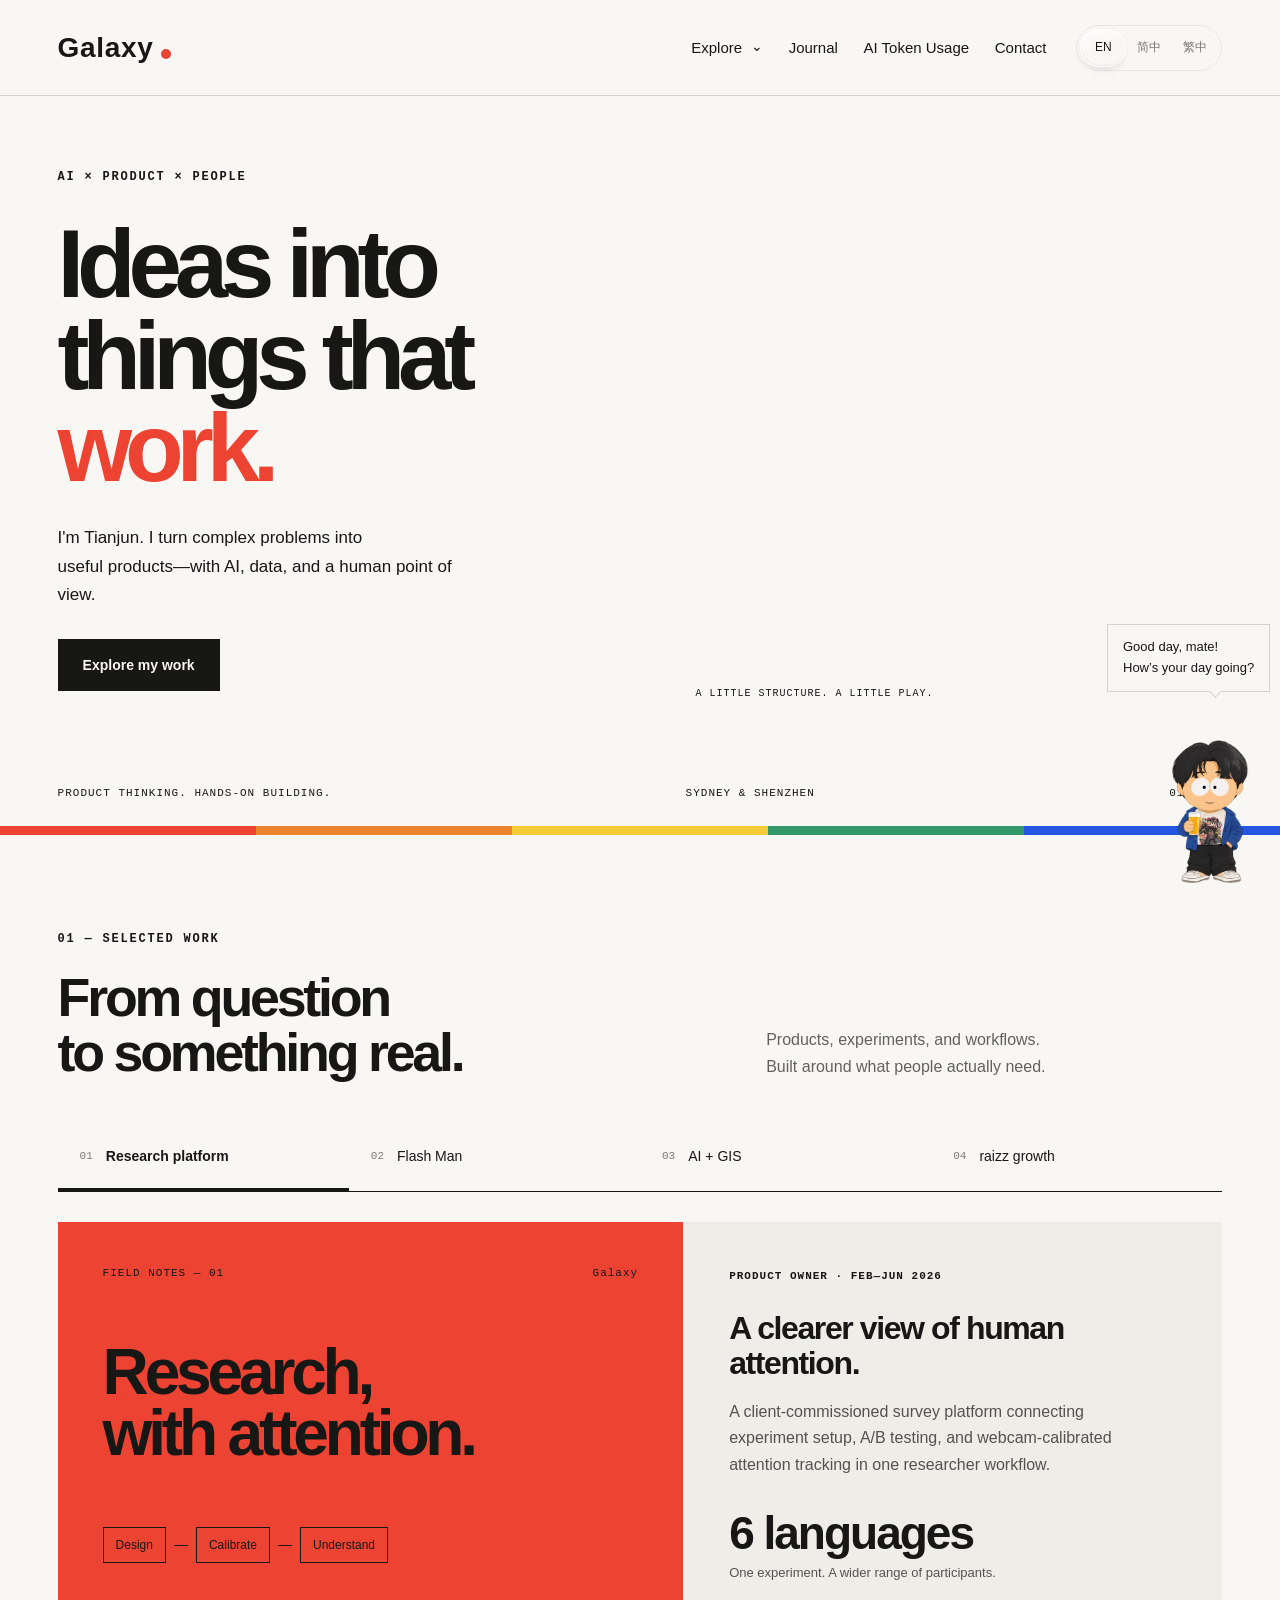
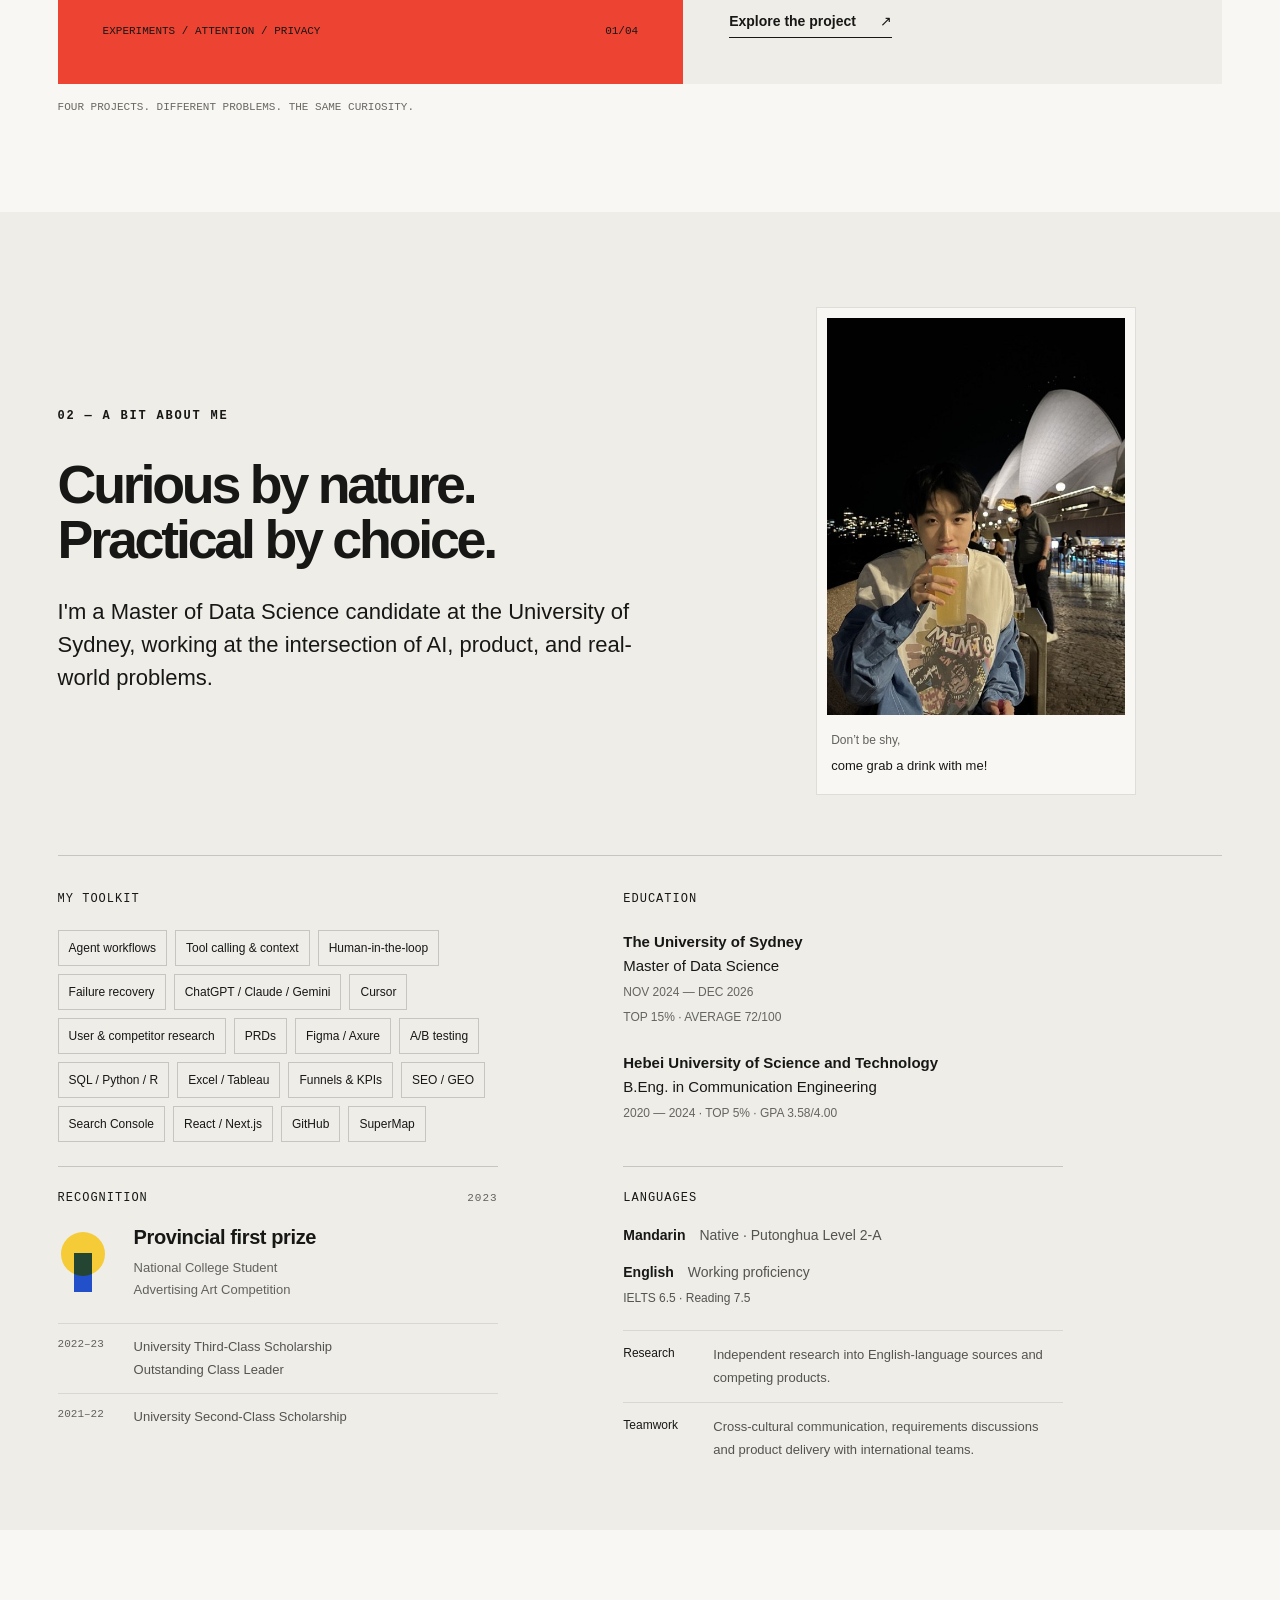
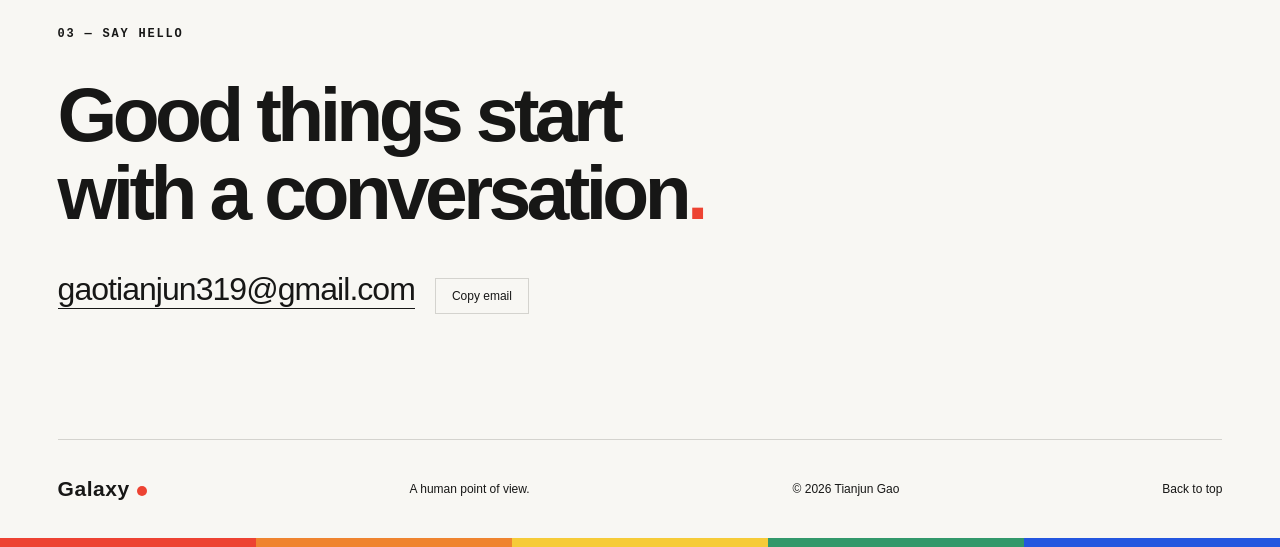
==== commit 18ff5ec9: "Greet on language changes and wait fifteen seconds before pet activities" ====
--- a/index.html
+++ b/index.html
@@ -34,4 +34,4 @@
 </main><footer><a class="wordmark brand-wordmark" lang="en" href="#">Galaxy<span class="logo-dot"></span></a><p>A human point of view.</p><span>© 2026 Tianjun Gao</span><a href="#">Back to top</a></footer><div class="color-bar" aria-hidden="true"><i></i><i></i><i></i><i></i><i></i></div>
 <script src="locale.js?v=5515fde6aac1"></script>
 <script src="app.js?v=bdf180812fb8"></script>
-<script src="header.js?v=e4e836d468a0"></script><script src="pet.js?v=10dcb9b70b74"></script></body></html>
+<script src="header.js?v=e4e836d468a0"></script><script src="pet.js?v=49a0c02d5d54"></script></body></html>
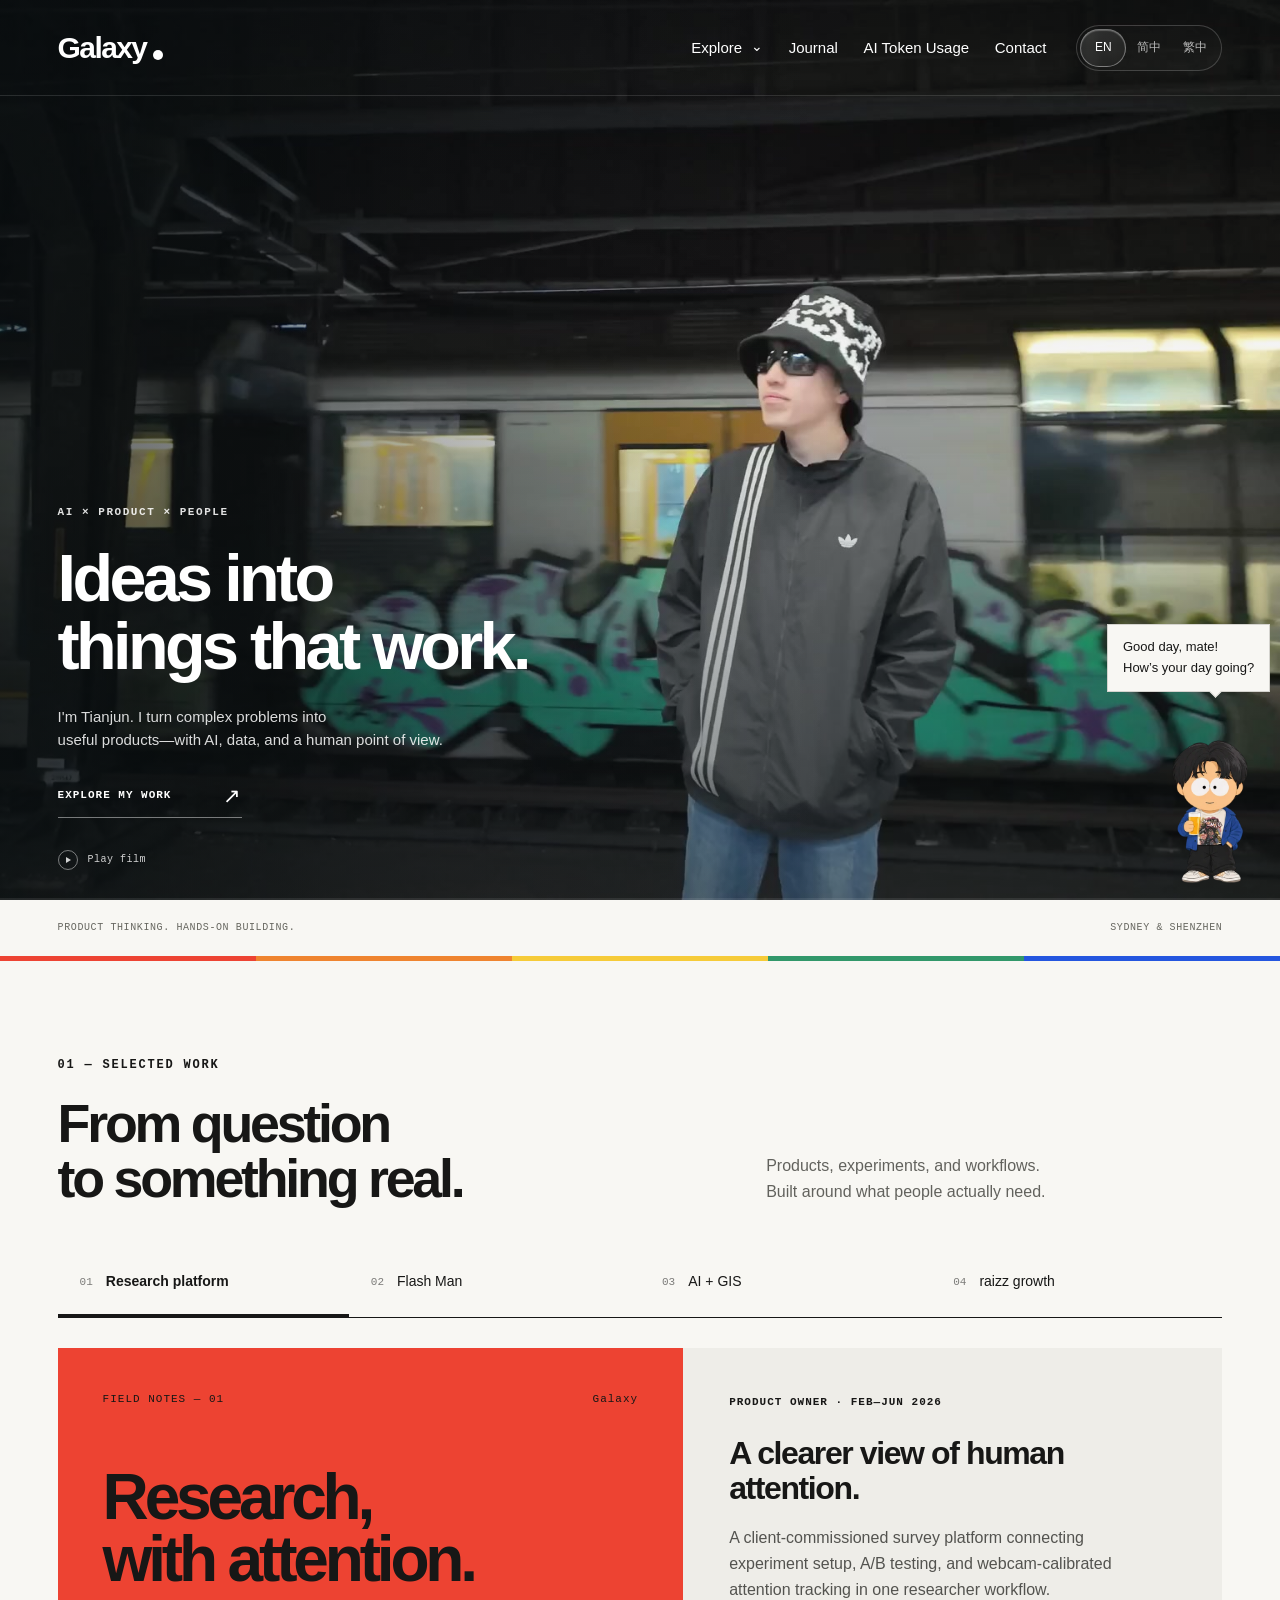
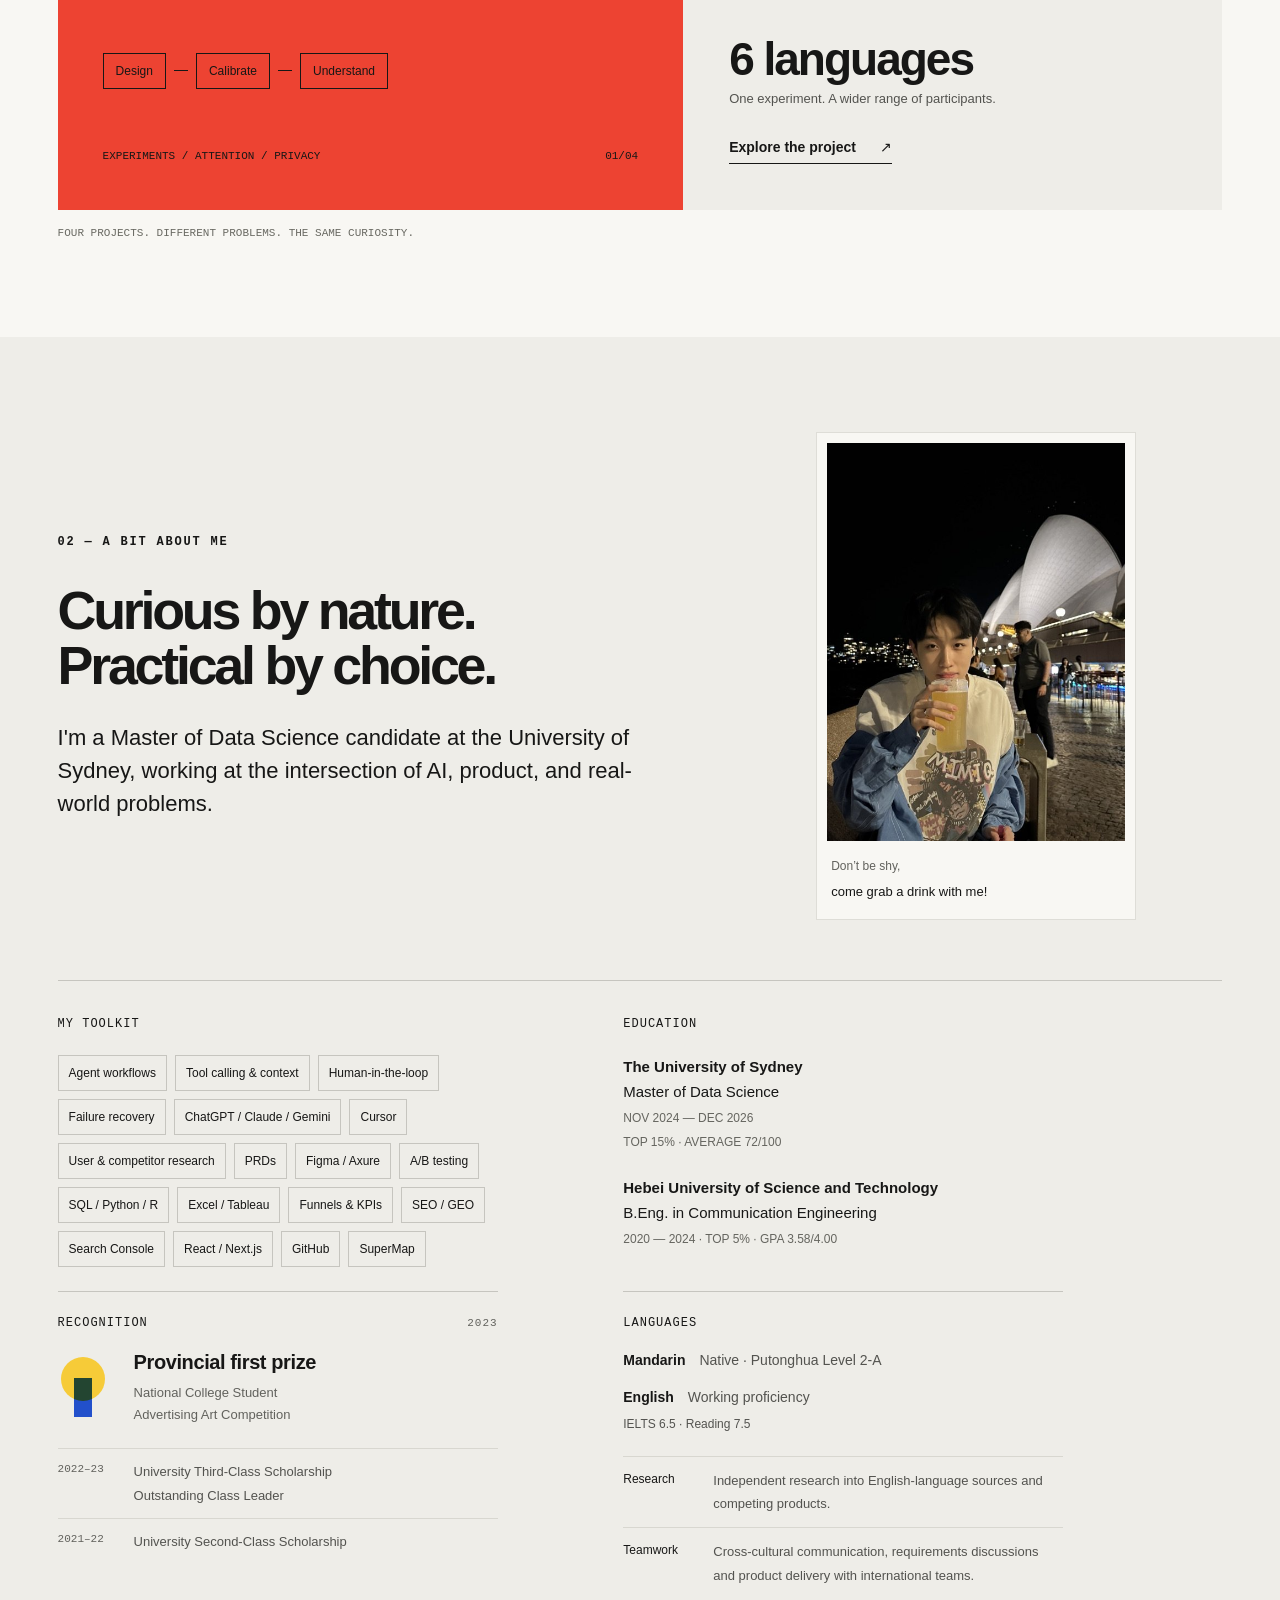
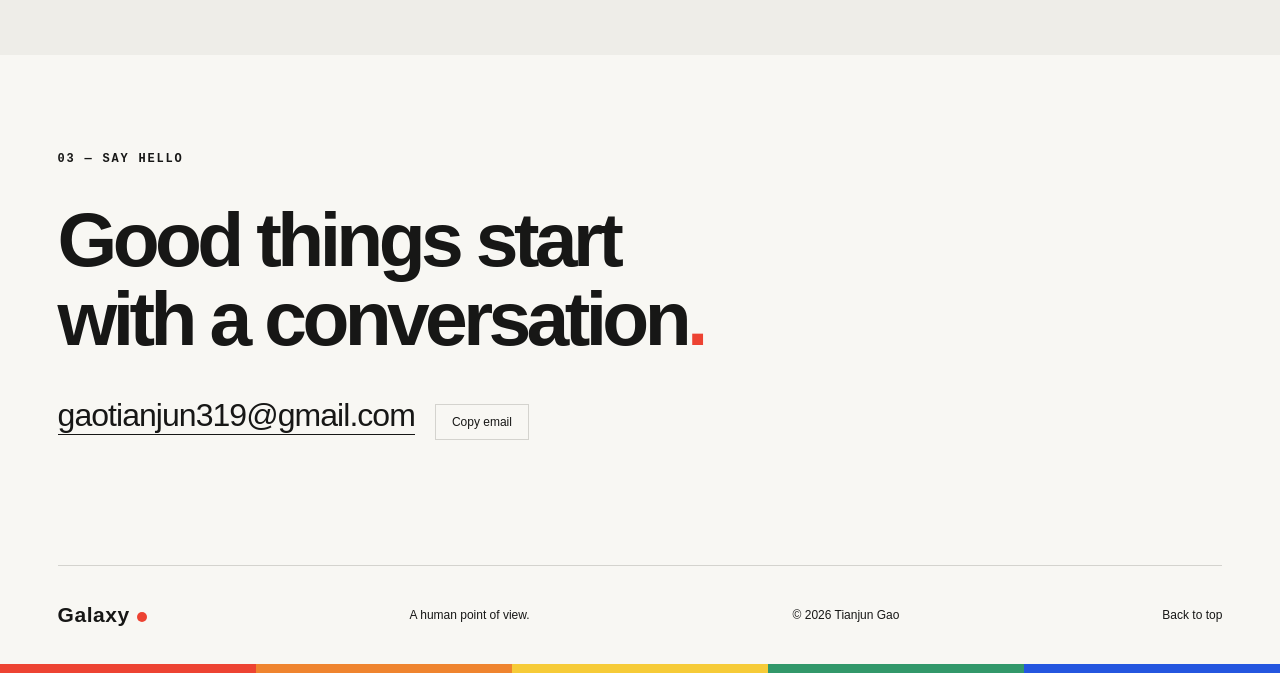
==== commit af31f287: "Publish the approved Galaxy film homepage" ====
--- a/index.html
+++ b/index.html
@@ -7,31 +7,27 @@
 <meta name="description" content="Galaxy is the personal website of Tianjun Gao, building AI-powered products and workflows. Explore selected work in agent systems, research platforms, growth and GIS.">
 <link rel="icon" type="image/svg+xml" href="data:image/svg+xml,%3Csvg xmlns='http://www.w3.org/2000/svg' viewBox='0 0 64 64'%3E%3Crect width='64' height='64' fill='%23f7f6f2'/%3E%3Ccircle cx='32' cy='32' r='23' fill='%23ef402f'/%3E%3Cpath d='M32 9v46h23V9' fill='%23161616'/%3E%3C/svg%3E">
 <link rel="stylesheet" href="style.css?v=6f092543e8e5">
+<link rel="stylesheet" href="hero-film.css?v=6a55b27b9070">
 <link rel="stylesheet" href="pet.css?v=651a02dda43a">
 </head>
-<body>
+<body class="home-film">
 <a class="skip" href="#work">Skip to work</a>
 <header><a class="wordmark brand-wordmark" lang="en" href="#" aria-label="Galaxy home">Galaxy<span class="logo-dot"></span></a><nav aria-label="Main navigation"><details class="site-explore"><summary>Explore</summary><div class="explore-menu"><a data-project-nav="attention" href="/tianjun-portfolio/projects/cs14-attention-platform/">Attention research platform</a><a data-project-nav="flash" href="/tianjun-portfolio/projects/flash-man/">Flash Man</a><a data-project-nav="deyan" href="/tianjun-portfolio/projects/deyan-gis-internship/">AI + GIS internship</a><a data-project-nav="raizz" href="/tianjun-portfolio/projects/raizz-growth/">raizz internship</a></div></details><a href="/tianjun-portfolio/blog/">Journal</a><a href="/tianjun-portfolio/ai-usage/" class="usage-link">AI Token Usage</a><a href="#contact">Contact</a></nav><div class="language-switch" role="group" aria-label="Language / 語言"><button type="button" data-language="en" aria-pressed="true" lang="en">EN</button><span aria-hidden="true">/</span><button type="button" data-language="zh-CN" aria-pressed="false" lang="zh-Hans">简中</button><span aria-hidden="true">/</span><button type="button" data-language="zh" aria-pressed="false" lang="zh-Hant">繁中</button></div></header>
 <main>
-<section class="hero" aria-labelledby="hero-title">
-<div class="hero-copy"><p class="eyebrow">AI × PRODUCT × PEOPLE</p><h1 id="hero-title">Ideas into<br>things that<br><span>work.</span></h1><p class="intro">I'm Tianjun. I turn complex problems into<br class="desktop"> useful products—with AI, data, and a human point of view.</p><a class="button dark" href="#work">Explore my work</a></div>
-<div class="composition-wrap">
-  <button class="composition" type="button" aria-label="Remix the geometric composition">
-    <span class="geo cell-a" aria-hidden="true"><i></i></span>
-    <span class="geo cell-b" aria-hidden="true"><i></i></span>
-    <span class="geo cell-c" aria-hidden="true"><i></i></span>
-    <span class="geo cell-d" aria-hidden="true"><i></i></span>
-  </button>
-  <div class="composition-caption"><span>A LITTLE STRUCTURE. A LITTLE PLAY.</span></div>
-  <span id="composition-status" class="sr-only" role="status"></span>
+<section class="hero hero-film" aria-labelledby="hero-title">
+<div class="hero-film-media" aria-hidden="true"><video id="hero-film-video" muted loop playsinline preload="none" poster="assets/video/galaxy-station-poster.jpg" tabindex="-1" data-src="assets/video/galaxy-station.mp4"></video></div>
+<div class="hero-copy"><p class="eyebrow">AI × PRODUCT × PEOPLE</p><h1 id="hero-title">Ideas into<br><span>things that work.</span></h1><p class="intro">I'm Tianjun. I turn complex problems into<br class="desktop"> useful products—with AI, data, and a human point of view.</p><a class="button dark" href="#work">Explore my work <span class="action-arrow" aria-hidden="true">↗</span></a></div>
+<button class="film-control" id="film-control" type="button" aria-label="Play background film"><span class="film-control-icon" aria-hidden="true"></span><span class="film-control-label">Play film</span></button>
+<div class="film-progress" aria-hidden="true"><span></span></div>
+</section>
+<div class="hero-endnote">
+<div class="hero-bottom"><span>PRODUCT THINKING. HANDS-ON BUILDING.</span><span>SYDNEY & SHENZHEN</span><span class="index-mark">01 / 04</span></div>
 </div>
-<div class="hero-bottom"><span>PRODUCT THINKING. HANDS-ON BUILDING.</span><span>SYDNEY & SHENZHEN</span><span class="index-mark">01 / 04</span></div>
-</section>
 <div class="color-bar" aria-hidden="true"><i></i><i></i><i></i><i></i><i></i></div>
 <section class="work section" id="work"><div class="section-heading"><p class="eyebrow">01 — SELECTED WORK</p><h2>From question<br>to something real.</h2><p>Products, experiments, and workflows.<br>Built around what people actually need.</p></div><div id="project-content"></div></section>
 <section id="about" class="section about"><div class="about-opening"><div class="about-copy"><p class="eyebrow">02 — A BIT ABOUT ME</p><h2>Curious by nature.<br>Practical by choice.</h2><p class="about-intro">I'm a Master of Data Science candidate at the University of Sydney, working at the intersection of AI, product, and real-world problems.</p></div><figure class="about-photo"><img src="assets/photos/tianjun-sydney.jpg" srcset="assets/photos/tianjun-sydney-small.jpg 540w, assets/photos/tianjun-sydney.jpg 900w" sizes="(max-width: 760px) 280px, 320px" width="900" height="1200" loading="lazy" decoding="async" alt="Tianjun by the Sydney Opera House at night"><figcaption><span class="photo-label">Don’t be shy,</span><span class="photo-caption">come grab a drink with me!</span></figcaption></figure></div><div id="about-content"></div></section>
 <section id="contact" class="section contact"><p class="eyebrow">03 — SAY HELLO</p><h2>Good things start<br>with a conversation<span>.</span></h2><a class="email" href="mailto:gaotianjun319@gmail.com">gaotianjun319@gmail.com</a><button id="copy-email" type="button">Copy email</button><span id="copy-status" role="status"></span></section>
 </main><footer><a class="wordmark brand-wordmark" lang="en" href="#">Galaxy<span class="logo-dot"></span></a><p>A human point of view.</p><span>© 2026 Tianjun Gao</span><a href="#">Back to top</a></footer><div class="color-bar" aria-hidden="true"><i></i><i></i><i></i><i></i><i></i></div>
 <script src="locale.js?v=5515fde6aac1"></script>
-<script src="app.js?v=bdf180812fb8"></script>
-<script src="header.js?v=e4e836d468a0"></script><script src="pet.js?v=49a0c02d5d54"></script></body></html>
+<script src="app.js?v=335da0ed6a19"></script>
+<script src="header.js?v=e4e836d468a0"></script><script src="hero-film.js?v=8b0a4011a48f"></script><script src="pet.js?v=e88f46da22c7"></script></body></html>
--- a/hero-film.css
+++ b/hero-film.css
@@ -0,0 +1,63 @@
+/* The film is the homepage canvas. Shared article layouts stay on paper. */
+.home-film>header{position:absolute;inset:0 0 auto;height:96px;color:#fff;background:transparent;border-bottom:1px solid #ffffff20;z-index:10}
+.home-film>header .wordmark{font-size:30px;letter-spacing:-1.6px}
+.home-film>header .logo-dot{background:#fff;width:8px;height:8px;margin-bottom:6px}
+.home-film>header nav a:after{background:#fff}
+.home-film>header .explore-menu{color:var(--ink)}
+.home-film>header .language-switch.glass-language{border-color:#ffffff30;background:#ffffff04}
+.home-film>header .language-switch.glass-language button{color:#ffffffb3}
+.home-film>header .language-switch.glass-language button:is(:hover,[aria-pressed="true"]){color:#fff}
+.home-film>header .glass-language:before{background:linear-gradient(150deg,#ffffff24,#ffffff06);border-color:#ffffff60;box-shadow:inset 0 1px 1px #ffffff40,0 2px 8px #00000010}
+.home-film>header .glass-language:after{opacity:.2}
+.home-film>header :is(a,button,summary):focus-visible{outline-color:#fff}
+.home-film>header .explore-menu a:focus-visible{outline-color:var(--ink)}
+.home-film .hero-film,html:lang(zh) .home-film .hero-film{isolation:isolate;position:relative;display:flex;align-items:flex-end;width:100%;max-width:none;height:100svh;min-height:660px;margin:0;padding:150px 4.5% 82px;overflow:hidden;background:#171a19;color:#fff}
+.hero-film-media{position:absolute;inset:0;z-index:-2;overflow:hidden}
+.hero-film-media video{display:block;width:100%;height:100%;object-fit:cover;object-position:50% 50%;filter:saturate(.86) contrast(.98)}
+.hero-film:before{content:"";position:absolute;inset:0;z-index:-1;pointer-events:none;background:linear-gradient(90deg,#080e10a8 0%,#080e1040 36%,transparent 65%),linear-gradient(0deg,#080e1080 0%,transparent 56%,#080e1045 100%)}
+.home-film .hero-copy,html:lang(zh) .home-film .hero-copy{width:min(570px,53%);align-self:auto;padding:0}
+.home-film .hero-copy .eyebrow,html:lang(zh) .home-film .hero-copy .eyebrow{margin:0 0 24px;font-size:11px;letter-spacing:.14em;color:#ffffffe0}
+.home-film .hero-copy h1{font-size:clamp(48px,5.2vw,82px);line-height:1.02;letter-spacing:-.055em;text-wrap:balance}
+.home-film .hero-copy h1 span{color:inherit;white-space:nowrap}
+.home-film .hero-copy .intro,html:lang(zh) .home-film .hero-copy .intro{font-size:15px;line-height:1.55;color:#ffffffd9;max-width:395px;margin:24px 0 25px}
+.home-film .hero-copy .button{background:transparent;color:#fff;border:0;border-bottom:1px solid #ffffff70;padding:9px 0 11px;font:11px/1.4 'Courier New',monospace;font-weight:600;text-transform:uppercase;letter-spacing:.09em;gap:28px;transition:border-color .2s ease}
+.home-film .hero-copy .button:hover{transform:none;border-color:#fff}
+.home-film .hero-copy .action-arrow{font:21px/1 Arial,sans-serif;transition:transform .25s ease}
+.home-film .hero-copy .button:hover .action-arrow{transform:translate(3px,-3px)}
+.home-film .hero-copy .button:focus-visible,.film-control:focus-visible{outline:2px solid #fff;outline-offset:6px}
+html:lang(zh) .home-film .hero-copy h1{font-size:clamp(42px,4.4vw,68px);line-height:1.22;letter-spacing:.01em}
+html:lang(zh) .home-film .hero-copy .button{font-family:inherit;font-size:12px;letter-spacing:.15em}
+.film-control{position:absolute;left:4.5%;bottom:22px;display:inline-flex;gap:10px;align-items:center;min-height:36px;padding:5px 0;color:#ffffffcf;background:transparent;border:0;font:10px/1.4 'Courier New',monospace;letter-spacing:.05em}
+.film-control:hover{color:#fff}
+.film-control-icon{width:20px;height:20px;border:1px solid #ffffff70;border-radius:50%;display:grid;place-items:center}
+.film-control-icon:before{content:"";width:0;height:0;border-left:5px solid currentColor;border-top:3px solid transparent;border-bottom:3px solid transparent;margin-left:2px}
+.film-control[data-playing="true"] .film-control-icon:before{height:6px;width:5px;border:0;border-left:1.5px solid;border-right:1.5px solid;margin:0}
+.film-progress{position:absolute;left:0;right:0;bottom:0;height:2px;background:#ffffff16;overflow:hidden}
+.film-progress span{display:block;width:100%;height:100%;background:#ffffff80;transform:scaleX(0);transform-origin:left}
+.home-film .hero-endnote{display:flex;align-items:center;justify-content:space-between;gap:36px;padding:20px 4.5%;background:var(--paper)}
+.home-film .hero-endnote .hero-bottom,html:lang(zh) .home-film .hero-endnote .hero-bottom{display:flex;flex:1;gap:30px;flex-wrap:wrap;align-items:center;padding:0;margin:0;font:10px/1.6 'Courier New',monospace;letter-spacing:.06em;color:#676760}
+.hero-endnote .index-mark{display:none}
+.home-film main>.color-bar{height:5px}
+@media(min-width:1600px){.home-film .hero-copy{width:650px}}
+@media(max-width:1000px){.home-film .hero-copy,html:lang(zh) .home-film .hero-copy{width:min(510px,65%)}.home-film .hero-copy h1{font-size:clamp(48px,5.8vw,62px)}}
+@media(max-width:760px){
+ .home-film>header{height:auto;min-height:114px;padding:18px 6% 15px;gap:18px 16px;background:linear-gradient(#00000024,transparent)}
+ .home-film>header .wordmark{font-size:26px}
+ .home-film>header nav{flex-wrap:nowrap}
+ .home-film>header nav,html:lang(zh) .home-film>header nav{font-size:12px;gap:10px}
+ .home-film .hero-film,html:lang(zh) .home-film .hero-film{height:100svh;min-height:690px;padding:150px 6% 80px}
+ .hero-film-media video{object-position:56% 50%}
+ .hero-film:before{background:linear-gradient(0deg,#070c0feb 0%,#070c0f9e 26%,#070c0f12 65%,#070c0f50 100%)}
+ .home-film .hero-copy,html:lang(zh) .home-film .hero-copy{width:100%;max-width:460px}
+ .home-film .hero-copy .eyebrow,html:lang(zh) .home-film .hero-copy .eyebrow{font-size:10px;margin-bottom:17px}
+ .home-film .hero-copy h1{font-size:clamp(40px,8.8vw,62px);line-height:1.05;letter-spacing:-.055em}
+ .home-film .hero-copy h1 span{white-space:normal}
+ html:lang(zh) .home-film .hero-copy h1{font-size:clamp(37px,9.5vw,55px);line-height:1.2;letter-spacing:0}
+ .home-film .hero-copy .intro,html:lang(zh) .home-film .hero-copy .intro{max-width:320px;margin:19px 0 17px;font-size:13px;line-height:1.6}
+ .home-film .hero-copy .button{font-size:10px;padding-bottom:9px}
+ .film-control{left:6%;bottom:21px;min-height:36px}
+ .home-film .hero-endnote{gap:20px;padding:20px 6%}
+ .home-film .hero-endnote .hero-bottom,html:lang(zh) .home-film .hero-endnote .hero-bottom{flex-direction:column;align-items:flex-start;gap:8px;font-size:9px}
+}
+@media(max-height:540px) and (min-width:761px){.home-film .hero-film,html:lang(zh) .home-film .hero-film{min-height:560px}.home-film .hero-copy h1{font-size:48px}}
+@media(prefers-reduced-motion:reduce){.film-progress{display:none}.home-film .hero-copy .action-arrow{transition:none}}
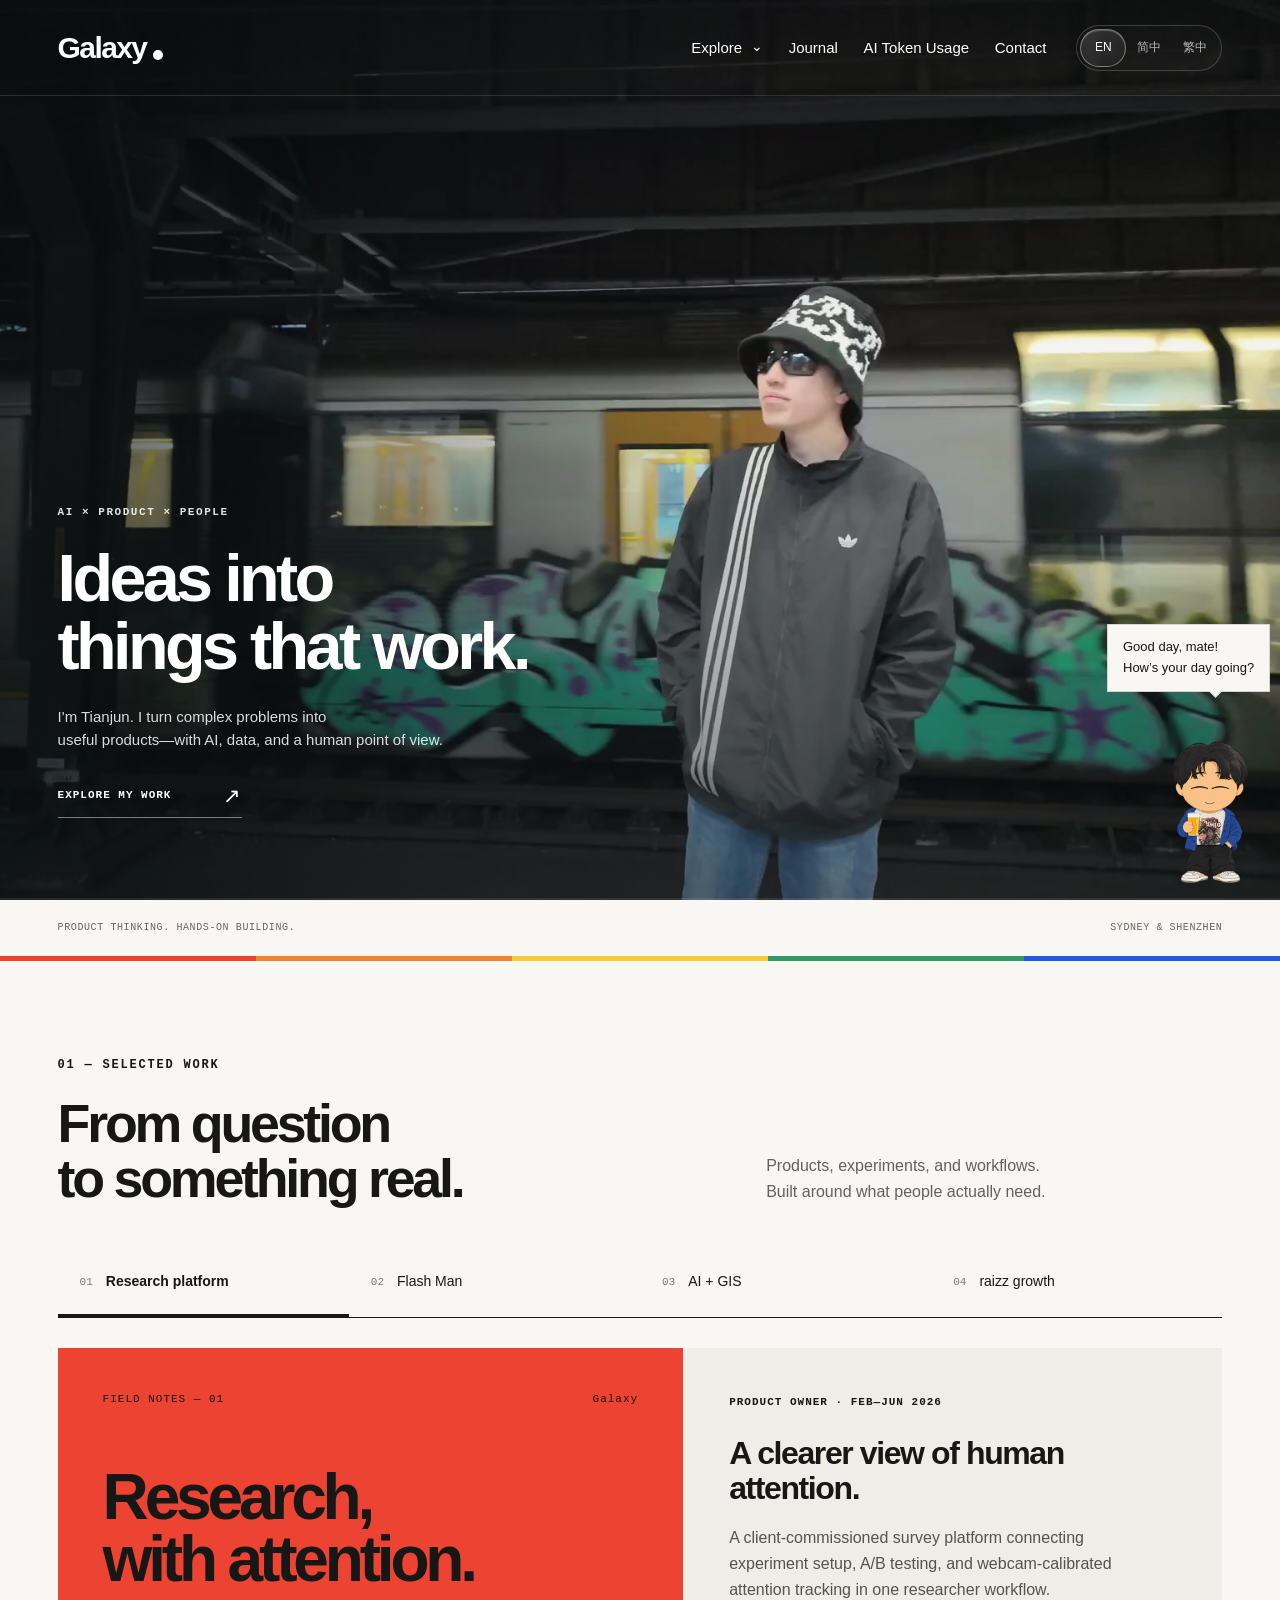
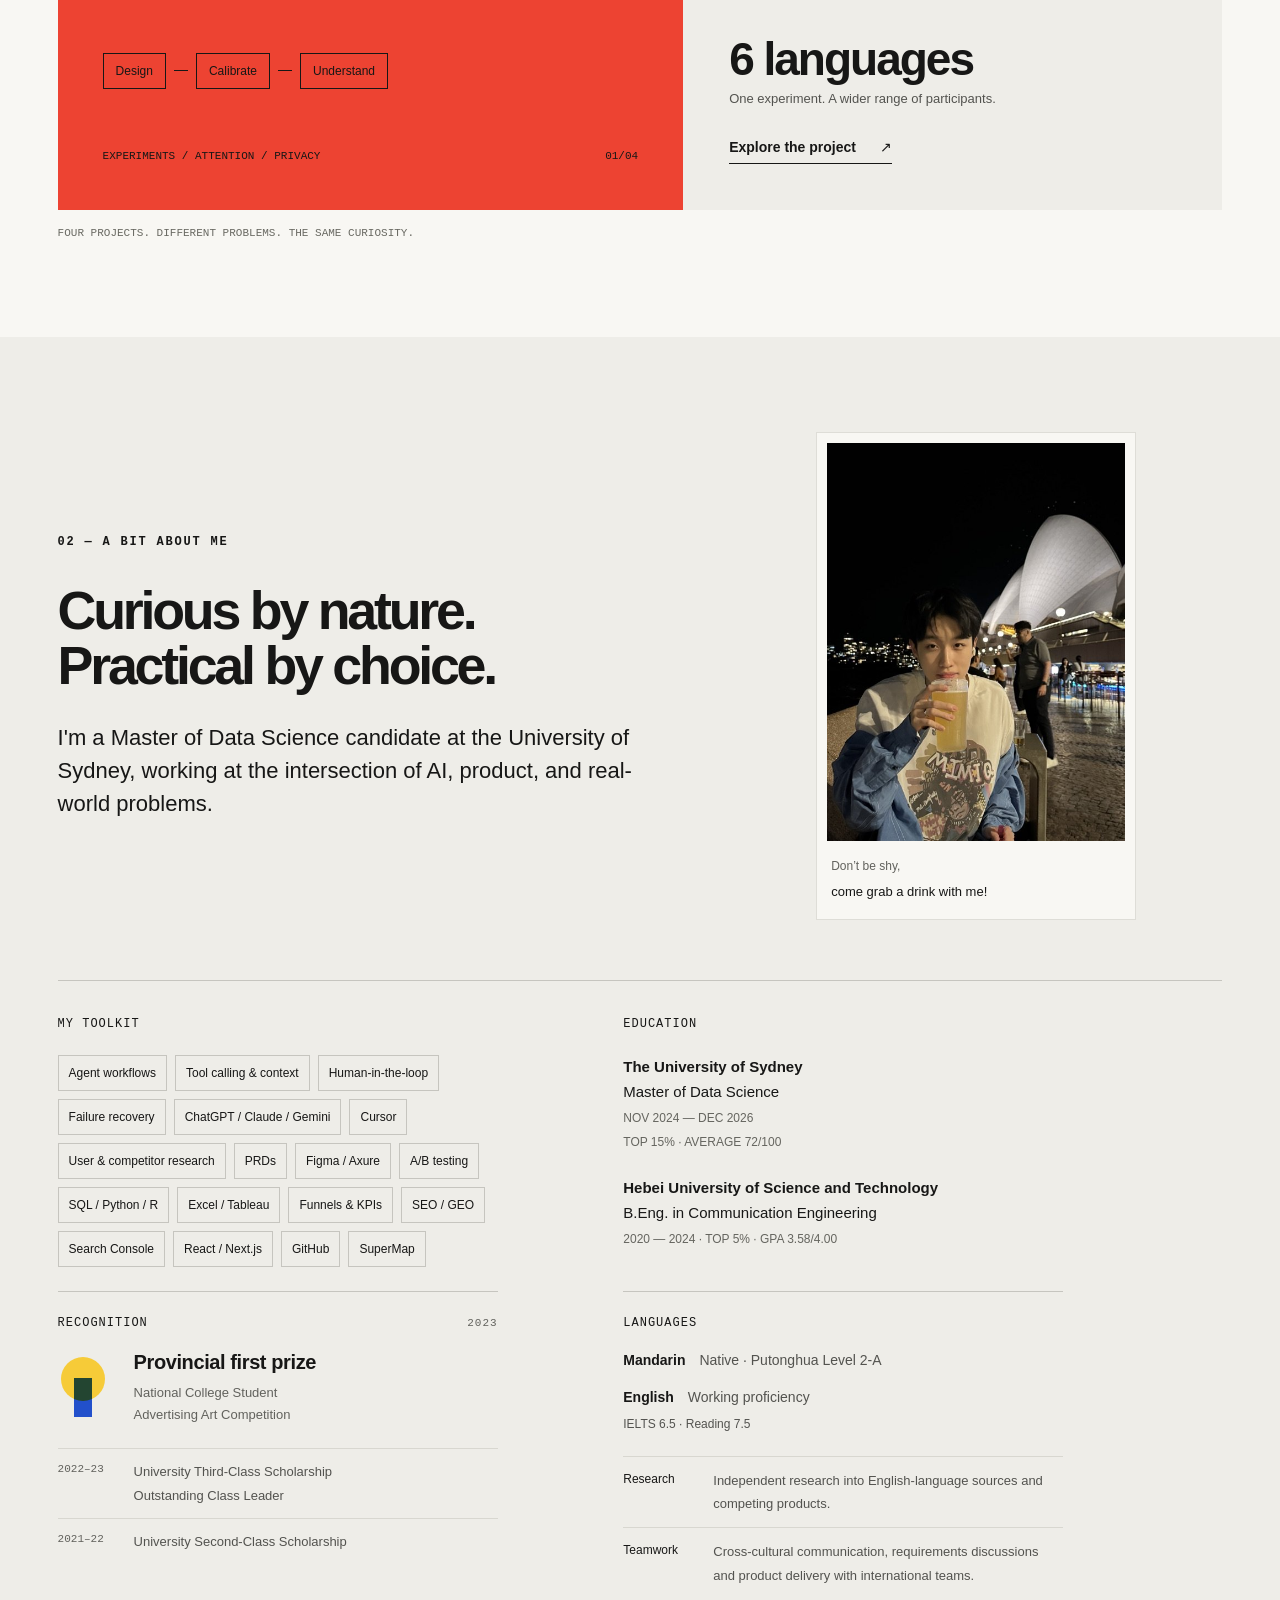
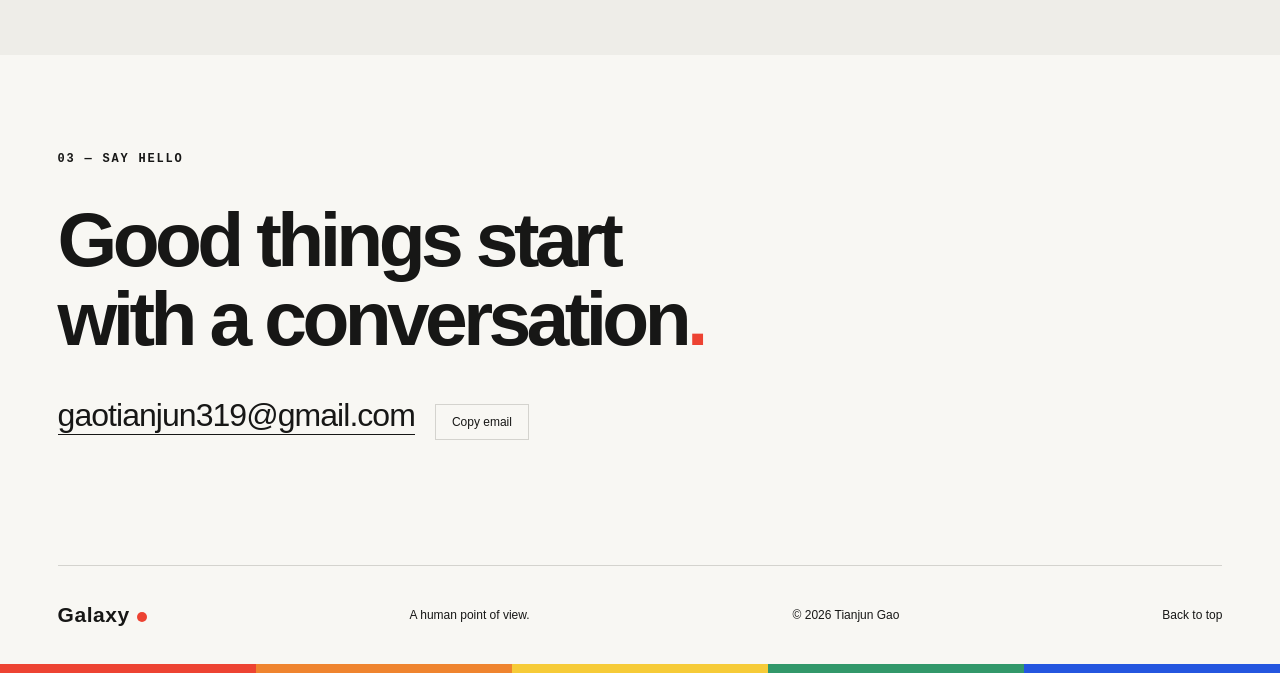
==== commit 8f3df283: "Let the homepage film loop without playback controls" ====
--- a/index.html
+++ b/index.html
@@ -7,7 +7,7 @@
 <meta name="description" content="Galaxy is the personal website of Tianjun Gao, building AI-powered products and workflows. Explore selected work in agent systems, research platforms, growth and GIS.">
 <link rel="icon" type="image/svg+xml" href="data:image/svg+xml,%3Csvg xmlns='http://www.w3.org/2000/svg' viewBox='0 0 64 64'%3E%3Crect width='64' height='64' fill='%23f7f6f2'/%3E%3Ccircle cx='32' cy='32' r='23' fill='%23ef402f'/%3E%3Cpath d='M32 9v46h23V9' fill='%23161616'/%3E%3C/svg%3E">
 <link rel="stylesheet" href="style.css?v=6f092543e8e5">
-<link rel="stylesheet" href="hero-film.css?v=6a55b27b9070">
+<link rel="stylesheet" href="hero-film.css?v=926810a1764d">
 <link rel="stylesheet" href="pet.css?v=651a02dda43a">
 </head>
 <body class="home-film">
@@ -17,7 +17,6 @@
 <section class="hero hero-film" aria-labelledby="hero-title">
 <div class="hero-film-media" aria-hidden="true"><video id="hero-film-video" muted loop playsinline preload="none" poster="assets/video/galaxy-station-poster.jpg" tabindex="-1" data-src="assets/video/galaxy-station.mp4"></video></div>
 <div class="hero-copy"><p class="eyebrow">AI × PRODUCT × PEOPLE</p><h1 id="hero-title">Ideas into<br><span>things that work.</span></h1><p class="intro">I'm Tianjun. I turn complex problems into<br class="desktop"> useful products—with AI, data, and a human point of view.</p><a class="button dark" href="#work">Explore my work <span class="action-arrow" aria-hidden="true">↗</span></a></div>
-<button class="film-control" id="film-control" type="button" aria-label="Play background film"><span class="film-control-icon" aria-hidden="true"></span><span class="film-control-label">Play film</span></button>
 <div class="film-progress" aria-hidden="true"><span></span></div>
 </section>
 <div class="hero-endnote">
@@ -30,4 +29,4 @@
 </main><footer><a class="wordmark brand-wordmark" lang="en" href="#">Galaxy<span class="logo-dot"></span></a><p>A human point of view.</p><span>© 2026 Tianjun Gao</span><a href="#">Back to top</a></footer><div class="color-bar" aria-hidden="true"><i></i><i></i><i></i><i></i><i></i></div>
 <script src="locale.js?v=5515fde6aac1"></script>
 <script src="app.js?v=335da0ed6a19"></script>
-<script src="header.js?v=e4e836d468a0"></script><script src="hero-film.js?v=8b0a4011a48f"></script><script src="pet.js?v=e88f46da22c7"></script></body></html>
+<script src="header.js?v=e4e836d468a0"></script><script src="hero-film.js?v=5f20190e6f9e"></script><script src="pet.js?v=e88f46da22c7"></script></body></html>
--- a/hero-film.css
+++ b/hero-film.css
@@ -24,14 +24,9 @@
 .home-film .hero-copy .button:hover{transform:none;border-color:#fff}
 .home-film .hero-copy .action-arrow{font:21px/1 Arial,sans-serif;transition:transform .25s ease}
 .home-film .hero-copy .button:hover .action-arrow{transform:translate(3px,-3px)}
-.home-film .hero-copy .button:focus-visible,.film-control:focus-visible{outline:2px solid #fff;outline-offset:6px}
+.home-film .hero-copy .button:focus-visible{outline:2px solid #fff;outline-offset:6px}
 html:lang(zh) .home-film .hero-copy h1{font-size:clamp(42px,4.4vw,68px);line-height:1.22;letter-spacing:.01em}
 html:lang(zh) .home-film .hero-copy .button{font-family:inherit;font-size:12px;letter-spacing:.15em}
-.film-control{position:absolute;left:4.5%;bottom:22px;display:inline-flex;gap:10px;align-items:center;min-height:36px;padding:5px 0;color:#ffffffcf;background:transparent;border:0;font:10px/1.4 'Courier New',monospace;letter-spacing:.05em}
-.film-control:hover{color:#fff}
-.film-control-icon{width:20px;height:20px;border:1px solid #ffffff70;border-radius:50%;display:grid;place-items:center}
-.film-control-icon:before{content:"";width:0;height:0;border-left:5px solid currentColor;border-top:3px solid transparent;border-bottom:3px solid transparent;margin-left:2px}
-.film-control[data-playing="true"] .film-control-icon:before{height:6px;width:5px;border:0;border-left:1.5px solid;border-right:1.5px solid;margin:0}
 .film-progress{position:absolute;left:0;right:0;bottom:0;height:2px;background:#ffffff16;overflow:hidden}
 .film-progress span{display:block;width:100%;height:100%;background:#ffffff80;transform:scaleX(0);transform-origin:left}
 .home-film .hero-endnote{display:flex;align-items:center;justify-content:space-between;gap:36px;padding:20px 4.5%;background:var(--paper)}
@@ -55,7 +50,6 @@
  html:lang(zh) .home-film .hero-copy h1{font-size:clamp(37px,9.5vw,55px);line-height:1.2;letter-spacing:0}
  .home-film .hero-copy .intro,html:lang(zh) .home-film .hero-copy .intro{max-width:320px;margin:19px 0 17px;font-size:13px;line-height:1.6}
  .home-film .hero-copy .button{font-size:10px;padding-bottom:9px}
- .film-control{left:6%;bottom:21px;min-height:36px}
  .home-film .hero-endnote{gap:20px;padding:20px 6%}
  .home-film .hero-endnote .hero-bottom,html:lang(zh) .home-film .hero-endnote .hero-bottom{flex-direction:column;align-items:flex-start;gap:8px;font-size:9px}
 }
